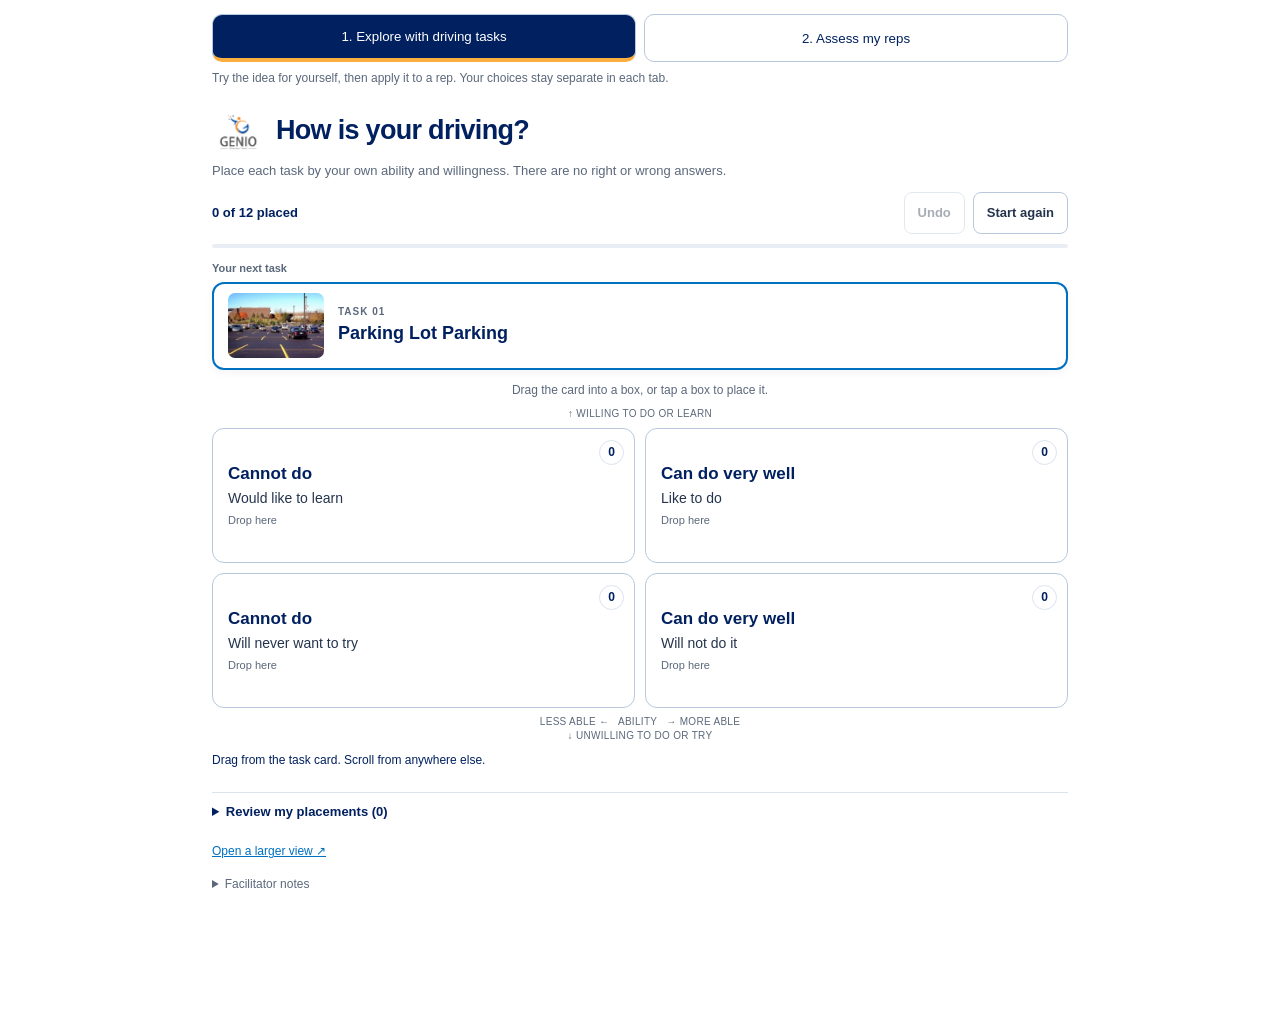
==== driving-readiness/index.html @ c747ef76 "Add individual rep PDF reports and optional team report" ====
<!doctype html><html lang="en"><head><meta charset="utf-8"><meta name="viewport" content="width=device-width,initial-scale=1"><title>Task Readiness Lab | Genio</title><style>*{box-sizing:border-box}body{margin:0;background:white;color:#002060;font:15px/1.4 "Avenir Next","Segoe UI",Arial,sans-serif}.switcher{max-width:900px;margin:auto;padding:14px 22px 0}.switcher p{font-size:12px;color:#5b687b;margin:8px 0}.tabs{display:flex;gap:8px}.tabs button{flex:1;min-height:48px;border:1px solid #b9c8dc;border-radius:10px;background:white;color:#002060;font:600 14px/1.25 inherit;padding:10px;cursor:pointer}.tabs button[aria-selected=true]{background:#002060;color:white;border-bottom:4px solid #fbae40}.tabs button:focus-visible{outline:3px solid #0070c0;outline-offset:2px}iframe{border:0;display:block;width:100%;min-height:900px}iframe[hidden]{display:none}@media(max-width:600px){.switcher{padding:10px 12px 0}.tabs button{font-size:12px}}@media print{.switcher{display:none}iframe{height:auto!important}}</style></head><body><nav class="switcher" aria-label="Task readiness activities"><div class="tabs" role="tablist" aria-label="Choose an activity"><button id="driving-tab" role="tab" aria-controls="driving-panel" aria-selected="true">1. Explore with driving tasks</button><button id="rep-tab" role="tab" aria-controls="rep-panel" aria-selected="false" tabindex="-1">2. Assess my reps</button></div><p>Try the idea for yourself, then apply it to a rep. Your choices stay separate in each tab.</p></nav><section id="driving-panel" role="tabpanel" aria-labelledby="driving-tab"><iframe id="driving-frame" title="Driving task readiness activity"></iframe></section><section id="rep-panel" role="tabpanel" aria-labelledby="rep-tab" hidden><iframe id="rep-frame" title="Rep readiness assessment"></iframe></section><script>const contents={"driving": "\u003c!doctype html>\u003chtml lang=\"en\">\u003chead>\u003cmeta charset=\"utf-8\">\u003cmeta name=\"viewport\" content=\"width=device-width,initial-scale=1\">\u003cmeta name=\"description\" content=\"Sort 12 driving tasks by your own ability and willingness. A touch-friendly Genio learning activity.\">\u003ctitle>How is your driving | Genio\u003c/title>\n\u003cstyle>\n:root{--navy:#002060;--blue:#0070c0;--gold:#fbae40;--ink:#24344d;--muted:#5b687b;--line:#dbe3ee;--pale:#f5f8fc}*{box-sizing:border-box}body{margin:0;background:white;color:var(--ink);font:15px/1.4 \"Avenir Next\",\"Segoe UI\",Arial,sans-serif}button,a{font:inherit}button{cursor:pointer;color:inherit}button:focus-visible,a:focus-visible,summary:focus-visible{outline:3px solid var(--blue);outline-offset:3px}[hidden]{display:none!important}.game{max-width:900px;margin:auto;padding:14px 22px 22px}.brand{display:flex;align-items:center;gap:12px}.brand img{width:52px;height:44px;object-fit:contain}.brand h1{font-size:27px;line-height:1.1;color:var(--navy);margin:0;letter-spacing:-.7px}.intro{color:var(--muted);font-size:13px;margin:9px 0 12px;max-width:650px}.toolbar{display:flex;align-items:center;gap:8px}.progress{font-weight:700;color:var(--navy);flex:1;font-size:13px}.btn{min-height:42px;padding:8px 13px;background:#fff;border:1px solid #b9c8dc;border-radius:8px;font-size:13px;font-weight:600}.btn:hover{background:var(--pale)}.btn:disabled{opacity:.4;cursor:default}.btn.primary{background:var(--navy);color:#fff;border-color:var(--navy)}.track{height:4px;background:#e9edf5;border-radius:4px;overflow:hidden;margin:10px 0 13px}.fill{height:100%;width:0;background:var(--gold);transition:width .15s}.task-label{font-size:11px;color:var(--muted);margin:0 0 5px;font-weight:600}.stage{min-height:91px}.task{width:100%;display:flex;align-items:center;gap:14px;min-height:88px;padding:9px 14px;border:2px solid var(--blue);border-radius:12px;background:white;text-align:left;touch-action:none;user-select:none;-webkit-user-select:none;-webkit-touch-callout:none;cursor:grab;box-shadow:0 3px 8px #0020600b}.task:active{cursor:grabbing}.task img{width:96px;height:65px;object-fit:cover;border-radius:7px;pointer-events:none;-webkit-user-drag:none}.task .name{font-weight:700;color:var(--navy);font-size:18px;line-height:1.2}.task .small{display:block;font-size:10px;letter-spacing:1px;color:var(--muted);margin-bottom:5px}.task.dragging{opacity:.25}.ghost{position:fixed;z-index:9999;pointer-events:none;width:min(290px,80vw);opacity:.96;transform:translate(-50%,-85%);box-shadow:0 12px 30px #00206040;will-change:left,top}.ghost img{width:70px;height:49px}.ghost .name{font-size:15px}.complete{border:1px solid var(--line);border-radius:12px;padding:17px;text-align:center;color:var(--navy);background:var(--pale);font-weight:600}.hint{font-size:12px;text-align:center;color:var(--muted);margin:9px 0}.matrix{display:grid;grid-template-columns:1fr 1fr;gap:10px}.zone{position:relative;display:flex;flex-direction:column;align-items:flex-start;justify-content:center;min-height:135px;width:100%;text-align:left;padding:14px 40px 14px 15px;border:1.5px solid #b7c8dd;border-radius:12px;background:#fff;transition:background .1s,border-color .1s}.zone:hover{background:var(--pale);border-color:var(--blue)}.zone.over{background:#eef6fe;border:3px solid var(--blue);padding:12.5px 38.5px 12.5px 13.5px;box-shadow:0 0 0 3px #0070c022}.zone strong{font-size:17px;color:var(--navy);line-height:1.2}.zone .willing{font-size:14px;margin-top:6px;line-height:1.25}.count{position:absolute;right:10px;top:11px;width:25px;height:25px;border-radius:50%;border:1px solid var(--line);text-align:center;line-height:23px;font-size:12px;color:var(--navy);font-weight:700}.last{display:block;font-size:11px;color:var(--muted);margin-top:10px;line-height:1.25;min-height:14px}.axis{text-align:center;font-size:10px;letter-spacing:.3px;color:var(--muted);margin:7px 0}.notice{min-height:31px;font-size:12px;color:var(--navy);margin:9px 0 0}.review{border-top:1px solid var(--line);margin-top:9px;padding-top:10px}.review summary{font-size:13px;font-weight:600;color:var(--navy);cursor:pointer;min-height:30px}.review-note{font-size:12px;color:var(--muted);margin:7px 0}.review-list{display:grid;grid-template-columns:1fr 1fr;gap:7px;margin:8px 0}.review-card{padding:9px 11px;min-height:52px;border:1px solid var(--line);border-radius:8px;text-align:left;background:#fff;font-size:13px}.review-card strong{display:block;color:var(--navy)}.review-card span{font-size:11px;color:var(--muted);display:block;margin-top:4px}.bottom{display:flex;align-items:center;justify-content:space-between;gap:12px;margin-top:10px}.larger{font-size:12px;color:var(--blue)}.reflect{padding-top:16px;margin-top:14px;border-top:1px solid var(--line)}.reflect h2{font-size:22px;color:var(--navy);margin:0 0 10px}.reflect p,.reflect li{font-size:14px}.reflect li{margin:9px 0}.notes{margin-top:16px;color:var(--muted);font-size:12px}.notes summary{cursor:pointer}.notes p{margin:8px 0}.sr{position:absolute;width:1px;height:1px;overflow:hidden;clip:rect(0,0,0,0);white-space:nowrap}dialog{max-width:380px;width:calc(100% - 30px);border:1px solid var(--line);border-radius:14px;padding:22px;color:var(--ink)}dialog::backdrop{background:#00206066}dialog h2{color:var(--navy);margin-top:0;font-size:21px}.dialog-actions{display:flex;gap:8px;flex-wrap:wrap}\n@media(max-width:600px){.game{padding:10px 12px 16px}.brand img{width:44px;height:36px}.brand h1{font-size:24px}.intro{font-size:12px;margin:7px 0 9px}.btn{padding:7px 10px;font-size:12px}.toolbar{gap:6px}.progress{font-size:12px}.track{margin:8px 0 11px}.task{min-height:81px;padding:8px 10px;gap:10px}.task img{width:86px;height:60px}.task .name{font-size:17px}.stage{min-height:84px}.matrix{gap:8px}.zone{min-height:122px;padding:11px 29px 11px 11px}.zone strong{font-size:15px}.zone .willing{font-size:13px;margin-top:5px}.zone.over{padding:9.5px 27.5px 9.5px 9.5px}.count{right:7px;top:8px;width:21px;height:21px;line-height:19px;font-size:11px}.last{font-size:10px;min-height:12px;margin-top:7px}.hint{font-size:12px;margin:7px 0}.notice{min-height:31px;margin-top:7px}.review-list{grid-template-columns:1fr}.bottom{margin-top:8px}.bottom .btn{min-height:44px}.axis{margin:6px 0}.notes{margin-top:12px}}\n@media(max-width:360px){.brand h1{font-size:22px}.game{padding-left:9px;padding-right:9px}.zone strong{font-size:14px}.zone .willing{font-size:12px}.zone{min-height:116px}.task .name{font-size:15px}.task img{width:73px;height:53px}.task{min-height:73px}.stage{min-height:76px}}\n@media(prefers-reduced-motion:reduce){*{transition:none!important}}\n\n.mini-previews{display:flex;gap:4px;align-items:center;margin-top:8px;min-height:26px}.mini-previews img{width:35px;height:26px;object-fit:cover;border-radius:4px;pointer-events:none}.mini-previews .more{font-size:11px;font-weight:700;color:var(--navy)}.map-grid{display:grid;grid-template-columns:minmax(0,1fr) minmax(0,1fr);gap:10px;margin:10px 0}.map-zone{border:1px solid #b7c8dd;border-radius:12px;background:#fff;overflow:hidden;min-width:0}.map-head{padding:12px 13px;border-bottom:1px solid var(--line);background:var(--pale);position:relative;padding-right:39px}.map-head h3{margin:0;color:var(--navy);font-size:15px;line-height:1.2}.map-head h3 span{display:block;color:var(--ink);font-size:13px;font-weight:400;margin-top:5px}.map-count{position:absolute;top:12px;right:10px;font-size:12px;font-weight:700;color:var(--navy)}.map-tasks{display:grid;grid-template-columns:repeat(2,minmax(0,1fr));gap:7px;padding:9px;align-content:start}.map-task{display:flex;align-items:center;gap:7px;min-width:0;min-height:58px;border:1px solid var(--line);border-radius:8px;background:#fff;padding:6px;text-align:left}.map-task:hover{border-color:var(--blue);background:#f4f8fd}.map-task img{width:49px;height:36px;object-fit:cover;border-radius:4px;flex-shrink:0}.map-task span{font-size:12px;line-height:1.25;font-weight:600;color:var(--navy);overflow-wrap:anywhere}.map-empty{grid-column:1/-1;color:var(--muted);font-size:12px;padding:10px 3px;margin:0;min-height:48px}.map-caption{font-size:12px;color:var(--muted);margin:8px 0}.zone .last{margin-top:6px}\n@media(max-width:600px){.map-grid{gap:8px}.map-head{padding:10px 28px 10px 9px;min-height:75px}.map-head h3{font-size:14px}.map-head h3 span{font-size:12px}.map-count{right:8px;top:10px;font-size:11px}.map-tasks{grid-template-columns:1fr;gap:6px;padding:7px}.map-task{flex-direction:column;align-items:stretch;gap:5px;padding:6px;min-height:86px}.map-task img{width:100%;height:52px;object-fit:cover}.map-task span{font-size:12px;line-height:1.25}.mini-previews img{width:29px;height:23px}.mini-previews{gap:3px;min-height:23px;margin-top:6px}}\n\u003c/style>\u003c/head>\u003cbody>\n\u003cmain class=\"game\" id=\"driving-mobile-game\">\n\u003cheader>\u003cdiv class=\"brand\">\u003cimg src=\"[data-uri]\" alt=\"Genio Grow Your Talent\">\u003ch1>How is your driving?\u003c/h1>\u003c/div>\u003cp class=\"intro\">Place each task by your own ability and willingness. There are no right or wrong answers.\u003c/p>\u003cdiv class=\"toolbar\">\u003cspan class=\"progress\" id=\"progress\">0 of 12 placed\u003c/span>\u003cbutton class=\"btn\" id=\"undo\" disabled>Undo\u003c/button>\u003cbutton class=\"btn\" id=\"reset\">Start again\u003c/button>\u003c/div>\u003cdiv class=\"track\" role=\"progressbar\" aria-label=\"Tasks placed\" aria-valuemin=\"0\" aria-valuemax=\"12\" aria-valuenow=\"0\">\u003cdiv class=\"fill\" id=\"fill\">\u003c/div>\u003c/div>\u003c/header>\n\u003cdiv style=\"display:flex;justify-content:space-between;align-items:center;gap:8px\">\u003cp class=\"task-label\" id=\"task-label\">Your next task\u003c/p>\u003cbutton class=\"btn\" id=\"cancel-edit\" hidden>Cancel move\u003c/button>\u003c/div>\u003cdiv class=\"stage\" id=\"stage\">\u003c/div>\n\u003cp class=\"hint\" id=\"hint\">Drag the card into a box, or tap a box to place it.\u003c/p>\u003cdiv class=\"axis\">\u2191 WILLING TO DO OR LEARN\u003c/div>\n\u003cdiv class=\"matrix\" role=\"group\" aria-label=\"Ability and willingness matrix\">\n\u003cbutton class=\"zone\" data-drop=\"learn\" type=\"button\">\u003cspan class=\"count\">0\u003c/span>\u003cstrong>Cannot do\u003c/strong>\u003cspan class=\"willing\">Would like to learn\u003c/span>\u003cspan class=\"mini-previews\" aria-hidden=\"true\">\u003c/span>\u003cspan class=\"last\">\u003c/span>\u003c/button>\n\u003cbutton class=\"zone\" data-drop=\"enjoy\" type=\"button\">\u003cspan class=\"count\">0\u003c/span>\u003cstrong>Can do very well\u003c/strong>\u003cspan class=\"willing\">Like to do\u003c/span>\u003cspan class=\"mini-previews\" aria-hidden=\"true\">\u003c/span>\u003cspan class=\"last\">\u003c/span>\u003c/button>\n\u003cbutton class=\"zone\" data-drop=\"avoid\" type=\"button\">\u003cspan class=\"count\">0\u003c/span>\u003cstrong>Cannot do\u003c/strong>\u003cspan class=\"willing\">Will never want to try\u003c/span>\u003cspan class=\"mini-previews\" aria-hidden=\"true\">\u003c/span>\u003cspan class=\"last\">\u003c/span>\u003c/button>\n\u003cbutton class=\"zone\" data-drop=\"decline\" type=\"button\">\u003cspan class=\"count\">0\u003c/span>\u003cstrong>Can do very well\u003c/strong>\u003cspan class=\"willing\">Will not do it\u003c/span>\u003cspan class=\"mini-previews\" aria-hidden=\"true\">\u003c/span>\u003cspan class=\"last\">\u003c/span>\u003c/button>\n\u003c/div>\u003cdiv class=\"axis\">LESS ABLE \u2190 &nbsp; ABILITY &nbsp; \u2192 MORE ABLE\u003cbr>\u2193 UNWILLING TO DO OR TRY\u003c/div>\n\u003cp class=\"notice\" id=\"notice\" role=\"status\" aria-live=\"polite\" aria-atomic=\"true\">Drag from the task card. Scroll from anywhere else.\u003c/p>\n\u003cdetails class=\"review\" id=\"review\">\u003csummary id=\"review-title\">Review my placements (0)\u003c/summary>\u003cp class=\"review-note\">Your tasks are shown in their quadrants. Tap a photo card to move that task.\u003c/p>\u003cdiv class=\"axis\">\u2191 WILLING TO DO OR LEARN\u003c/div>\u003cdiv class=\"map-grid\" id=\"review-list\" role=\"group\" aria-label=\"Your placements by ability and willingness\">\u003c/div>\u003cdiv class=\"axis\">LESS ABLE \u2190 &nbsp; ABILITY &nbsp; \u2192 MORE ABLE\u003cbr>\u2193 UNWILLING TO DO OR TRY\u003c/div>\u003c/details>\n\u003cdiv class=\"bottom\">\u003cbutton class=\"btn primary\" id=\"reflect\" hidden>Reflect on my choices\u003c/button>\u003ca class=\"larger\" id=\"larger\" href=\"https://issamoham-art.github.io/genio-training-materials/driving-readiness/?v=rep3\" target=\"_blank\" rel=\"noopener\" hidden>Open a larger view \u2197\u003c/a>\u003c/div>\n\u003csection class=\"reflect\" id=\"reflection\" tabindex=\"-1\" hidden>\u003ch2>Your driving readiness map\u003c/h2>\u003cp class=\"map-caption\">Each photo shows one of your tasks. Tap a task if you want to change its placement.\u003c/p>\u003cdiv class=\"axis\">\u2191 WILLING TO DO OR LEARN\u003c/div>\u003cdiv class=\"map-grid\" id=\"reflection-map\" role=\"group\" aria-label=\"Your complete driving readiness matrix\">\u003c/div>\u003cdiv class=\"axis\">LESS ABLE \u2190 &nbsp; ABILITY &nbsp; \u2192 MORE ABLE\u003cbr>\u2193 UNWILLING TO DO OR TRY\u003c/div>\u003cp id=\"pattern\">\u003c/p>\u003cp>\u003cstrong>Readiness is assessed task by task.\u003c/strong> Ability and willingness can vary across tasks and can change over time.\u003c/p>\u003cul>\u003cli>Which task was hardest to place, and why?\u003c/li>\u003cli>What support would help with a task you want to learn?\u003c/li>\u003cli>What is behind a task you can do but will not do?\u003c/li>\u003cli>What changes when you assess a team member against a specific task rather than overall performance?\u003c/li>\u003c/ul>\u003c/section>\n\u003cdetails class=\"notes\">\u003csummary>Facilitator notes\u003c/summary>\u003cp>Invite participants to sort tasks for themselves, then compare their reasons. There is no answer key: a person may place different tasks in different quadrants. Explore task-specific ability and willingness.\u003c/p>\u003cp>Choices stay in this browser tab and are cleared when it is refreshed or closed. No names or results are collected.\u003c/p>\u003c/details>\n\u003c/main>\n\u003cdialog id=\"reset-dialog\" aria-labelledby=\"reset-title\">\u003ch2 id=\"reset-title\">Start a fresh round?\u003c/h2>\u003cp>This clears all your placements.\u003c/p>\u003cdiv class=\"dialog-actions\">\u003cbutton class=\"btn primary\" id=\"confirm-reset\">Start again\u003c/button>\u003cbutton class=\"btn\" id=\"cancel-reset\" autofocus>Keep my choices\u003c/button>\u003c/div>\u003c/dialog>\n\u003cscript>\n(function(){'use strict';\nconst $=id=>document.getElementById(id),root=$('driving-mobile-game');\nconst tasks=[['Parking Lot Parking','\ud83c\udd7f\ufe0f'],['Street Parking','\ud83d\ude97'],['Checking Oil','\ud83d\udee2\ufe0f'],['Highway Driving','\ud83d\udee3\ufe0f'],['Night Driving','\ud83c\udf19'],['Driving an Automatic Transmission','\u2699\ufe0f'],['Defensive Driving','\ud83d\udee1\ufe0f'],['Ice/Snow Driving','\u2744\ufe0f'],['Driving a Manual Transmission','\u2699\ufe0f'],['Changing a Tire','\ud83d\udede'],['Driving a Race Car','\ud83c\udfce\ufe0f'],['Driving a Tractor Trailer','\ud83d\ude9b']];\nconst photos=[\"[data-uri]\",\"[data-uri]\",\"[data-uri]\",\"[data-uri]\",\"[data-uri]\",\"[data-uri]\",\"[data-uri]\",\"[data-uri]\",\"[data-uri]\",\"[data-uri]\",\"[data-uri]\",\"[data-uri]\"];\nconst labels={learn:'Cannot do \u00b7 Would like to learn',enjoy:'Can do very well \u00b7 Like to do',avoid:'Cannot do \u00b7 Will never want to try',decline:'Can do very well \u00b7 Will not do it'};\nlet places=tasks.map(()=>null),history=[],editing=null,drag=null,ignoreDragClick=false,revealed=false,lastPlaced={};\nroot.addEventListener('pointerdown',()=>{ignoreDragClick=false;},true);root.addEventListener('click',e=>{if(ignoreDragClick&&e.detail>0){ignoreDragClick=false;e.preventDefault();e.stopImmediatePropagation();}},true);\nfunction current(){return editing!==null?editing:places.findIndex(p=>p===null);}\nfunction say(text){$('notice').textContent=text;}\nfunction editTask(i){cancelDrag();editing=i;revealed=false;$('reflection').hidden=true;$('review').open=false;render();$('stage').scrollIntoView({block:'nearest',behavior:'auto'});$('stage').querySelector('button').focus({preventScroll:true});say('Move '+tasks[i][0]+'. Drag it to a box, or tap the box you want.');}\nfunction renderMap(container){container.replaceChildren();Object.entries(labels).forEach(([key,label])=>{const ids=places.map((p,i)=>p===key?i:-1).filter(i=>i>=0);const section=document.createElement('section');section.className='map-zone';section.dataset.mapZone=key;section.setAttribute('aria-label',label);const header=document.createElement('div');header.className='map-head';const heading=document.createElement('h3');const parts=label.split(' \u00b7 ');heading.append(document.createTextNode(parts[0]));const willingness=document.createElement('span');willingness.textContent=parts[1];heading.append(willingness);const count=document.createElement('span');count.className='map-count';count.textContent=ids.length;count.setAttribute('aria-label',ids.length+' tasks');header.append(heading,count);const cards=document.createElement('div');cards.className='map-tasks';ids.forEach(i=>{const b=document.createElement('button');b.type='button';b.className='map-task';b.dataset.mapTask=i;b.setAttribute('aria-label','Move '+tasks[i][0]+' from '+label);const im=document.createElement('img');im.src=photos[i];im.alt='';const name=document.createElement('span');name.textContent=tasks[i][0];b.append(im,name);b.onclick=()=>editTask(i);cards.append(b);});if(!ids.length){const empty=document.createElement('p');empty.className='map-empty';empty.textContent='No tasks here yet';cards.append(empty);}section.append(header,cards);container.append(section);});}\nfunction updateReflection(){renderMap($('reflection-map'));const n=new Set(places.filter(Boolean)).size;$('pattern').textContent=n===1?'You placed all tasks in one quadrant. Consider whether the same evidence supports your ability and willingness for each task.':'Your tasks span '+n+' quadrants. The same person can have different readiness for different tasks.';}\nfunction card(id){const b=document.createElement('button');b.type='button';b.className='task';b.draggable=false;b.dataset.task=id;b.setAttribute('aria-label',tasks[id][0]+'. Drag to a quadrant, or tap a quadrant to place it.');const im=document.createElement('img');im.src=photos[id];im.alt='';im.draggable=false;const title=document.createElement('span');title.className='name';const small=document.createElement('span');small.className='small';small.textContent='TASK '+String(id+1).padStart(2,'0')+(places[id]?' \u00b7 MOVE THIS TASK':'');title.append(small,document.createTextNode(tasks[id][0]));b.append(im,title);b.addEventListener('pointerdown',e=>startDrag(e,id,b));b.addEventListener('pointermove',moveDrag);b.addEventListener('pointerup',endDrag);b.addEventListener('pointercancel',cancelDrag);b.addEventListener('lostpointercapture',()=>{if(drag)cancelDrag();});b.addEventListener('dragstart',e=>e.preventDefault());b.addEventListener('keydown',e=>{const destinations=['learn','enjoy','avoid','decline'];if(['1','2','3','4'].includes(e.key)){e.preventDefault();place(id,destinations[Number(e.key)-1]);}});return b;}\nfunction render(){const n=places.filter(Boolean).length,id=current();$('progress').textContent=n+' of '+tasks.length+' placed';$('fill').style.width=n/tasks.length*100+'%';document.querySelector('.track').setAttribute('aria-valuenow',n);$('undo').disabled=!history.length;$('stage').replaceChildren();if(id>=0){$('stage').append(card(id));$('task-label').textContent=editing!==null?'Move a placed task':'Your next task';$('hint').textContent='Drag the card into a box, or tap a box to place it.';}else{const p=document.createElement('div');p.className='complete';p.textContent='All 12 tasks placed. Review your map or reflect below.';$('stage').append(p);$('task-label').textContent='Your readiness map';$('hint').textContent='Review your placements below to move any task.';}\n document.querySelectorAll('[data-drop]').forEach(z=>{const key=z.dataset.drop,ids=places.map((p,i)=>p===key?i:-1).filter(i=>i>=0);z.querySelector('.count').textContent=ids.length;const last=lastPlaced[key]!==undefined&&places[lastPlaced[key]]===key?lastPlaced[key]:ids.at(-1);z.querySelector('.last').textContent=ids.length?'':'Drop here';z.querySelector('.last').hidden=ids.length>0;const strip=z.querySelector('.mini-previews');strip.replaceChildren();ids.slice(-3).forEach(i=>{const im=document.createElement('img');im.src=photos[i];im.alt='';strip.append(im);});if(ids.length>3){const more=document.createElement('span');more.className='more';more.textContent='+'+(ids.length-3);strip.append(more);}strip.hidden=!ids.length;z.setAttribute('aria-label',labels[key]+'. '+ids.length+' tasks.'+(id>=0?' Place '+tasks[id][0]+' here.':' Review placements below.'));});\n $('review-title').textContent='Review my placements ('+n+')';renderMap($('review-list'));$('cancel-edit').hidden=editing===null;$('reflect').hidden=n!==tasks.length;if(n!==tasks.length){revealed=false;$('reflection').hidden=true;}if(revealed)updateReflection();}\nfunction place(id,key){if(id\u003c0||!labels[key])return;if(places[id]===key){say('This task is already in that box. Choose another box or return to the next task.');return;}history.push({places:places.slice(),lastPlaced:{...lastPlaced}});places[id]=key;lastPlaced[key]=id;editing=null;render();say(tasks[id][0]+' placed: '+labels[key]+'. '+(current()\u003c0?'All tasks placed. Your reflection is ready.':'Next task: '+tasks[current()][0]+'.'));}\nfunction targetAt(x,y){const elements=document.elementsFromPoint(x,y);for(const el of elements){const z=el.closest('[data-drop]');if(z&&root.contains(z))return z;}return null;}\nfunction highlight(z){document.querySelectorAll('[data-drop]').forEach(e=>e.classList.toggle('over',e===z));}\nfunction startDrag(e,id,source){if(e.isPrimary===false||(e.pointerType==='mouse'&&e.button!==0))return;cancelDrag();drag={id,pointer:e.pointerId,x:e.clientX,y:e.clientY,source,active:false,ghost:null};source.setPointerCapture(e.pointerId);}\nfunction moveDrag(e){if(!drag||drag.pointer!==e.pointerId)return;if(!drag.active&&Math.hypot(e.clientX-drag.x,e.clientY-drag.y)\u003c8)return;if(e.cancelable)e.preventDefault();if(!drag.active){drag.active=true;drag.ghost=drag.source.cloneNode(true);drag.ghost.classList.add('ghost');drag.ghost.setAttribute('aria-hidden','true');drag.ghost.tabIndex=-1;drag.ghost.removeAttribute('data-task');document.body.append(drag.ghost);drag.source.classList.add('dragging');}drag.ghost.style.left=e.clientX+'px';drag.ghost.style.top=e.clientY+'px';highlight(targetAt(e.clientX,e.clientY));}\nfunction cleanup(){if(!drag)return;const d=drag;drag=null;d.ghost?.remove();d.source.classList.remove('dragging');highlight(null);if(d.source.hasPointerCapture(d.pointer))d.source.releasePointerCapture(d.pointer);return d;}\nfunction cancelDrag(){cleanup();}\nfunction endDrag(e){if(!drag||drag.pointer!==e.pointerId)return;const wasActive=drag.active,z=wasActive?targetAt(e.clientX,e.clientY):null,d=cleanup();if(!wasActive)return;ignoreDragClick=true;if(z){place(d.id,z.dataset.drop);$('stage').querySelector('button')?.focus({preventScroll:true});}else say('No placement changed. Drop the card inside one of the four boxes.');}\ndocument.querySelectorAll('[data-drop]').forEach(z=>z.onclick=()=>{const id=current();if(id\u003c0){$('review').open=true;$('review').scrollIntoView({block:'nearest',behavior:'auto'});return;}place(id,z.dataset.drop);});\n$('undo').onclick=()=>{cancelDrag();if(!history.length)return;const previous=history.pop();places=previous.places;lastPlaced=previous.lastPlaced;editing=null;render();say('Last placement undone. '+(current()>=0?tasks[current()][0]+' is ready to place again.':'All 12 tasks remain placed.'));};$('cancel-edit').onclick=()=>{editing=null;render();say('Returned to the next task.');};$('reset').onclick=()=>{cancelDrag();$('reset-dialog').showModal();};$('cancel-reset').onclick=()=>$('reset-dialog').close();$('confirm-reset').onclick=()=>{places=tasks.map(()=>null);history=[];editing=null;lastPlaced={};revealed=false;$('reflection').hidden=true;$('review').open=false;$('reset-dialog').close();render();say('Fresh round started. Drag or tap to place the first task.');};$('reflect').onclick=()=>{if(places.some(p=>!p))return;revealed=true;$('review').open=false;updateReflection();$('reflection').hidden=false;$('reflection').focus({preventScroll:true});$('reflection').scrollIntoView({block:'nearest',behavior:'auto'});};document.addEventListener('visibilitychange',()=>{if(document.hidden)cancelDrag();});if(window.self!==window.top)$('larger').hidden=false;render();\n})();\n\u003c/script>\u003cscript>(()=>{let last=0;function resize(){const h=document.documentElement.scrollHeight;if(h!==last){last=h;parent.postMessage({type:'genio-height',height:h},'*');}}new ResizeObserver(resize).observe(document.body);window.addEventListener('load',resize);document.addEventListener('focusin',e=>{const r=e.target.getBoundingClientRect();parent.postMessage({type:'genio-focus',top:r.top+window.scrollY},'*');});})();\u003c/script>\u003c/body>\u003c/html>\n", "rep": "\u003c!doctype html>\u003chtml lang=\"en\">\u003cmeta charset=\"utf-8\">\u003cmeta name=\"viewport\" content=\"width=device-width,initial-scale=1\">\u003ctitle>Rep readiness by task | Genio\u003c/title>\u003cstyle>\n:root{--navy:#002060;--blue:#0070c0;--gold:#fbae40;--ink:#24344d;--muted:#5b687b;--line:#dbe3ee;--pale:#f5f8fc}*{box-sizing:border-box}body{margin:0;background:white;color:var(--ink);font:15px/1.4 \"Avenir Next\",\"Segoe UI\",Arial,sans-serif}button,a{font:inherit}button{cursor:pointer;color:inherit}button:focus-visible,a:focus-visible,summary:focus-visible{outline:3px solid var(--blue);outline-offset:3px}[hidden]{display:none!important}.game{max-width:900px;margin:auto;padding:14px 22px 22px}.brand{display:flex;align-items:center;gap:12px}.brand img{width:52px;height:44px;object-fit:contain}.brand h1{font-size:27px;line-height:1.1;color:var(--navy);margin:0;letter-spacing:-.7px}.intro{color:var(--muted);font-size:13px;margin:9px 0 12px;max-width:650px}.toolbar{display:flex;align-items:center;gap:8px}.progress{font-weight:700;color:var(--navy);flex:1;font-size:13px}.btn{min-height:42px;padding:8px 13px;background:#fff;border:1px solid #b9c8dc;border-radius:8px;font-size:13px;font-weight:600}.btn:hover{background:var(--pale)}.btn:disabled{opacity:.4;cursor:default}.btn.primary{background:var(--navy);color:#fff;border-color:var(--navy)}.track{height:4px;background:#e9edf5;border-radius:4px;overflow:hidden;margin:10px 0 13px}.fill{height:100%;width:0;background:var(--gold);transition:width .15s}.task-label{font-size:11px;color:var(--muted);margin:0 0 5px;font-weight:600}.stage{min-height:91px}.task{width:100%;display:flex;align-items:center;gap:14px;min-height:88px;padding:9px 14px;border:2px solid var(--blue);border-radius:12px;background:white;text-align:left;touch-action:none;user-select:none;-webkit-user-select:none;-webkit-touch-callout:none;cursor:grab;box-shadow:0 3px 8px #0020600b}.task:active{cursor:grabbing}.task img{width:96px;height:65px;object-fit:cover;border-radius:7px;pointer-events:none;-webkit-user-drag:none}.task .name{font-weight:700;color:var(--navy);font-size:18px;line-height:1.2}.task .small{display:block;font-size:10px;letter-spacing:1px;color:var(--muted);margin-bottom:5px}.task.dragging{opacity:.25}.ghost{position:fixed;z-index:9999;pointer-events:none;width:min(290px,80vw);opacity:.96;transform:translate(-50%,-85%);box-shadow:0 12px 30px #00206040;will-change:left,top}.ghost img{width:70px;height:49px}.ghost .name{font-size:15px}.complete{border:1px solid var(--line);border-radius:12px;padding:17px;text-align:center;color:var(--navy);background:var(--pale);font-weight:600}.hint{font-size:12px;text-align:center;color:var(--muted);margin:9px 0}.matrix{display:grid;grid-template-columns:1fr 1fr;gap:10px}.zone{position:relative;display:flex;flex-direction:column;align-items:flex-start;justify-content:center;min-height:135px;width:100%;text-align:left;padding:14px 40px 14px 15px;border:1.5px solid #b7c8dd;border-radius:12px;background:#fff;transition:background .1s,border-color .1s}.zone:hover{background:var(--pale);border-color:var(--blue)}.zone.over{background:#eef6fe;border:3px solid var(--blue);padding:12.5px 38.5px 12.5px 13.5px;box-shadow:0 0 0 3px #0070c022}.zone strong{font-size:17px;color:var(--navy);line-height:1.2}.zone .willing{font-size:14px;margin-top:6px;line-height:1.25}.count{position:absolute;right:10px;top:11px;width:25px;height:25px;border-radius:50%;border:1px solid var(--line);text-align:center;line-height:23px;font-size:12px;color:var(--navy);font-weight:700}.last{display:block;font-size:11px;color:var(--muted);margin-top:10px;line-height:1.25;min-height:14px}.axis{text-align:center;font-size:10px;letter-spacing:.3px;color:var(--muted);margin:7px 0}.notice{min-height:31px;font-size:12px;color:var(--navy);margin:9px 0 0}.review{border-top:1px solid var(--line);margin-top:9px;padding-top:10px}.review summary{font-size:13px;font-weight:600;color:var(--navy);cursor:pointer;min-height:30px}.review-note{font-size:12px;color:var(--muted);margin:7px 0}.review-list{display:grid;grid-template-columns:1fr 1fr;gap:7px;margin:8px 0}.review-card{padding:9px 11px;min-height:52px;border:1px solid var(--line);border-radius:8px;text-align:left;background:#fff;font-size:13px}.review-card strong{display:block;color:var(--navy)}.review-card span{font-size:11px;color:var(--muted);display:block;margin-top:4px}.bottom{display:flex;align-items:center;justify-content:space-between;gap:12px;margin-top:10px}.larger{font-size:12px;color:var(--blue)}.reflect{padding-top:16px;margin-top:14px;border-top:1px solid var(--line)}.reflect h2{font-size:22px;color:var(--navy);margin:0 0 10px}.reflect p,.reflect li{font-size:14px}.reflect li{margin:9px 0}.notes{margin-top:16px;color:var(--muted);font-size:12px}.notes summary{cursor:pointer}.notes p{margin:8px 0}.sr{position:absolute;width:1px;height:1px;overflow:hidden;clip:rect(0,0,0,0);white-space:nowrap}dialog{max-width:380px;width:calc(100% - 30px);border:1px solid var(--line);border-radius:14px;padding:22px;color:var(--ink)}dialog::backdrop{background:#00206066}dialog h2{color:var(--navy);margin-top:0;font-size:21px}.dialog-actions{display:flex;gap:8px;flex-wrap:wrap}\n@media(max-width:600px){.game{padding:10px 12px 16px}.brand img{width:44px;height:36px}.brand h1{font-size:24px}.intro{font-size:12px;margin:7px 0 9px}.btn{padding:7px 10px;font-size:12px}.toolbar{gap:6px}.progress{font-size:12px}.track{margin:8px 0 11px}.task{min-height:81px;padding:8px 10px;gap:10px}.task img{width:86px;height:60px}.task .name{font-size:17px}.stage{min-height:84px}.matrix{gap:8px}.zone{min-height:122px;padding:11px 29px 11px 11px}.zone strong{font-size:15px}.zone .willing{font-size:13px;margin-top:5px}.zone.over{padding:9.5px 27.5px 9.5px 9.5px}.count{right:7px;top:8px;width:21px;height:21px;line-height:19px;font-size:11px}.last{font-size:10px;min-height:12px;margin-top:7px}.hint{font-size:12px;margin:7px 0}.notice{min-height:31px;margin-top:7px}.review-list{grid-template-columns:1fr}.bottom{margin-top:8px}.bottom .btn{min-height:44px}.axis{margin:6px 0}.notes{margin-top:12px}}\n@media(max-width:360px){.brand h1{font-size:22px}.game{padding-left:9px;padding-right:9px}.zone strong{font-size:14px}.zone .willing{font-size:12px}.zone{min-height:116px}.task .name{font-size:15px}.task img{width:73px;height:53px}.task{min-height:73px}.stage{min-height:76px}}\n@media(prefers-reduced-motion:reduce){*{transition:none!important}}\n\n.mini-previews{display:flex;gap:4px;align-items:center;margin-top:8px;min-height:26px}.mini-previews img{width:35px;height:26px;object-fit:cover;border-radius:4px;pointer-events:none}.mini-previews .more{font-size:11px;font-weight:700;color:var(--navy)}.map-grid{display:grid;grid-template-columns:minmax(0,1fr) minmax(0,1fr);gap:10px;margin:10px 0}.map-zone{border:1px solid #b7c8dd;border-radius:12px;background:#fff;overflow:hidden;min-width:0}.map-head{padding:12px 13px;border-bottom:1px solid var(--line);background:var(--pale);position:relative;padding-right:39px}.map-head h3{margin:0;color:var(--navy);font-size:15px;line-height:1.2}.map-head h3 span{display:block;color:var(--ink);font-size:13px;font-weight:400;margin-top:5px}.map-count{position:absolute;top:12px;right:10px;font-size:12px;font-weight:700;color:var(--navy)}.map-tasks{display:grid;grid-template-columns:repeat(2,minmax(0,1fr));gap:7px;padding:9px;align-content:start}.map-task{display:flex;align-items:center;gap:7px;min-width:0;min-height:58px;border:1px solid var(--line);border-radius:8px;background:#fff;padding:6px;text-align:left}.map-task:hover{border-color:var(--blue);background:#f4f8fd}.map-task img{width:49px;height:36px;object-fit:cover;border-radius:4px;flex-shrink:0}.map-task span{font-size:12px;line-height:1.25;font-weight:600;color:var(--navy);overflow-wrap:anywhere}.map-empty{grid-column:1/-1;color:var(--muted);font-size:12px;padding:10px 3px;margin:0;min-height:48px}.map-caption{font-size:12px;color:var(--muted);margin:8px 0}.zone .last{margin-top:6px}\n@media(max-width:600px){.map-grid{gap:8px}.map-head{padding:10px 28px 10px 9px;min-height:75px}.map-head h3{font-size:14px}.map-head h3 span{font-size:12px}.map-count{right:8px;top:10px;font-size:11px}.map-tasks{grid-template-columns:1fr;gap:6px;padding:7px}.map-task{flex-direction:column;align-items:stretch;gap:5px;padding:6px;min-height:86px}.map-task img{width:100%;height:52px;object-fit:cover}.map-task span{font-size:12px;line-height:1.25}.mini-previews img{width:29px;height:23px}.mini-previews{gap:3px;min-height:23px;margin-top:6px}}\n\ninput,textarea,select{font:inherit;max-width:100%;border:1px solid #b9c8dc;border-radius:8px;padding:10px;background:white;color:var(--ink)}input:focus-visible,textarea:focus-visible,select:focus-visible{outline:3px solid var(--blue);outline-offset:2px}.setup{padding:8px;border:1px solid var(--line);border-radius:12px;margin:12px 0}.setup summary{cursor:pointer;font-size:13px;font-weight:600;margin-bottom:6px}.add-row,.rep-bar{display:flex;flex-wrap:wrap;gap:8px;align-items:center}.add-row input{width:140px}.rep-bar{margin:6px 0}.rep-tab[aria-pressed=true]{background:var(--navy);color:white}.rep-tab small{margin-left:6px}.matrix,.map-grid{grid-template-columns:repeat(3,minmax(0,1fr));gap:8px}.zone{min-height:112px;padding:10px 26px 10px 10px;justify-content:flex-start}.zone strong{font-size:14px}.zone .willing{font-size:12px}.mini-previews{flex-wrap:wrap}.mini-previews img{width:24px;height:24px;object-fit:contain}.zone.over{padding:8.5px 24.5px 8.5px 8.5px}.map-tasks{grid-template-columns:1fr}.map-task img{width:40px;height:40px;object-fit:contain}.map-head{padding:10px 25px 10px 9px;min-height:76px}.map-head h3{font-size:13px}.map-head h3 span{font-size:11px}.evidence{margin:10px 0}.evidence summary{cursor:pointer;color:var(--blue);font-size:13px}.evidence label{display:block;font-size:12px;margin:8px 0}.evidence textarea{display:block;width:100%;min-height:64px;font-size:13px}.task .small{letter-spacing:.4px}.task .name{font-size:17px}.task img{object-fit:contain}.task-detail{font-size:13px;color:var(--muted);margin:7px 0}.key{padding:10px;background:var(--pale);border-radius:8px;font-size:12px}.key p{margin:5px 0}.actions{display:flex;gap:8px;flex-wrap:wrap;margin-top:12px}.unplaced{font-size:13px;color:var(--muted)}#print-report{display:none}\n@media(max-width:600px){.zone{min-height:112px;padding:9px 21px 8px 8px}.zone strong{font-size:12px}.zone .willing{font-size:11px}.count{right:4px;top:5px;width:18px;height:18px;line-height:16px;font-size:10px}.map-head h3{font-size:12px}.map-head h3 span{font-size:11px}.map-task{min-height:85px}.map-task img{width:100%;height:40px}.map-task span{font-size:11px}.map-tasks{padding:5px}.map-grid{gap:5px}.mini-previews img{width:21px;height:21px}.task .name{font-size:15px}.task-detail{font-size:12px}.matrix{gap:6px}.zone.over{padding:7.5px 19.5px 6.5px 6.5px}}\n@media print{body>*:not(#print-report){display:none!important}#print-report{display:block!important}.report-rep{break-before:page}.report-rep:first-child{break-before:auto}.map-task{break-inside:avoid}.map-head{background:#f5f8fc}.map-tasks{display:block}.map-task{width:100%;margin:5px 0;min-height:40px}.report-note{font-size:11px;white-space:pre-wrap}body{font-size:12px}.map-task img{width:30px;height:30px}.map-task{flex-direction:row}.map-grid{display:grid;grid-template-columns:repeat(3,1fr)} }\n\u003c/style>\u003cbody>\u003cmain class=\"game\" id=\"rep-game\">\u003cheader>\u003cdiv class=\"brand\">\u003cimg src=\"[data-uri]\" alt=\"Genio Grow Your Talent\">\u003ch1>How ready is your rep?\u003c/h1>\u003c/div>\u003cp class=\"intro\">Assess demonstrated ability and willingness for each task. Use observed evidence, then discuss your assessment with the rep.\u003c/p>\u003c/header>\n\u003csection class=\"setup\">\u003cdetails id=\"rep-setup\" open>\u003csummary>Add or select a rep\u003c/summary>\u003clabel for=\"initials\">\u003cstrong>Add a rep using initials\u003c/strong>\u003c/label>\u003cform id=\"add-form\" class=\"add-row\">\u003cinput id=\"initials\" maxlength=\"4\" minlength=\"2\" pattern=\"[A-Za-z]{2,4}\" placeholder=\"e.g. MR\" required autocomplete=\"off\" aria-describedby=\"privacy\">\u003cbutton class=\"btn primary\">Add rep\u003c/button>\u003c/form>\u003cp class=\"review-note\" id=\"privacy\">Use 2\u20134 letters. Assessments stay in this tab and clear on refresh. Nothing is submitted or saved online.\u003c/p>\u003c/details>\u003cdiv id=\"rep-bar\" class=\"rep-bar\" role=\"group\" aria-label=\"Choose a rep\">\u003c/div>\u003cp id=\"setup-status\" role=\"status\">\u003c/p>\u003c/section>\n\u003cdiv id=\"assessment\" hidden>\u003cdiv class=\"toolbar\">\u003cspan class=\"progress\" id=\"progress\">\u003c/span>\u003cbutton class=\"btn\" id=\"undo\">Undo\u003c/button>\u003cbutton class=\"btn\" id=\"reset\">Reset this rep\u003c/button>\u003c/div>\u003cdiv class=\"track\" role=\"progressbar\" aria-label=\"Tasks assessed\" aria-valuemin=\"0\" aria-valuemax=\"16\" aria-valuenow=\"0\">\u003cdiv class=\"fill\" id=\"fill\">\u003c/div>\u003c/div>\u003cp id=\"task-label\" class=\"task-label\">Next task\u003c/p>\u003cdiv id=\"stage\" class=\"stage\">\u003c/div>\u003cp id=\"task-detail\" class=\"task-detail\">\u003c/p>\u003cdetails id=\"evidence\" class=\"evidence\">\u003csummary>Evidence &amp; next action (optional)\u003c/summary>\u003clabel>What have you observed? Include the task and context.\u003ctextarea id=\"evidence-input\" placeholder=\"Observed behaviour, result or example\">\u003c/textarea>\u003c/label>\u003clabel>What will you agree with the rep?\u003ctextarea id=\"action-input\" placeholder=\"One action or support need, and when to review it\">\u003c/textarea>\u003c/label>\u003c/details>\u003cbutton class=\"btn\" id=\"cancel-edit\" hidden>Cancel move\u003c/button>\u003cp class=\"hint\">Drag the card to a box, or tap a box. Need more evidence? \u003cbutton id=\"skip\" class=\"btn\">Leave for later\u003c/button>\u003c/p>\n\u003cdiv class=\"axis\">\u2191 HIGH DEMONSTRATED WILLINGNESS\u003c/div>\u003cdiv id=\"matrix\" class=\"matrix\" role=\"group\" aria-label=\"Nine-box readiness matrix\">\u003c/div>\u003cdiv class=\"axis\">\u2193 LOW DEMONSTRATED WILLINGNESS\u003cbr>LOW \u2190 DEMONSTRATED ABILITY \u2192 HIGH\u003c/div>\u003cp id=\"notice\" class=\"notice\" role=\"status\" aria-live=\"polite\">\u003c/p>\n\u003cdetails class=\"key\">\u003csummary>What do the levels mean?\u003c/summary>\u003cp>\u003cstrong>Ability:\u003c/strong> Low = needs step-by-step guidance; Mid = can do parts but needs practice or support; High = performs consistently and independently.\u003c/p>\u003cp>\u003cstrong>Willingness:\u003c/strong> High = engages and follows through; Variable = inconsistent engagement or confidence; Low = limited engagement or follow-through. Explore the reason with the rep.\u003c/p>\u003cp>Leave a task unassessed when you lack evidence. These are task assessments, not labels for a person.\u003c/p>\u003c/details>\u003cdiv class=\"actions\">\u003cbutton class=\"btn primary\" id=\"reflect\">Review readiness map\u003c/button>\u003cbutton class=\"btn\" id=\"print\">Save this rep as PDF\u003c/button>\u003cbutton class=\"btn\" id=\"print-all\">Save all reps as PDF\u003c/button>\u003cp class=\"review-note\">PDF opens your browser\u2019s print dialog. Choose Save as PDF (or Share \u2192 Print on mobile). Reports include the initials and notes you entered.\u003c/p>\u003c/div>\n\u003csection class=\"reflect\" id=\"reflection\" hidden tabindex=\"-1\">\u003ch2 id=\"map-title\">\u003c/h2>\u003cp class=\"map-caption\">Tap an illustrated task to move it. Read across for ability; read up for willingness.\u003c/p>\u003cdiv class=\"axis\">\u2191 HIGH DEMONSTRATED WILLINGNESS\u003c/div>\u003cdiv id=\"reflection-map\" class=\"map-grid\">\u003c/div>\u003cdiv class=\"axis\">\u2193 LOW DEMONSTRATED WILLINGNESS\u003cbr>LOW \u2190 DEMONSTRATED ABILITY \u2192 HIGH\u003c/div>\u003cp id=\"unplaced\" class=\"unplaced\">\u003c/p>\u003cp>\u003cstrong>Readiness is assessed task by task.\u003c/strong> The same rep may need different support for different tasks.\u003c/p>\u003cul>\u003cli>Where is your evidence strongest, and what do you still need to observe?\u003c/li>\u003cli>What explains the difference between two tasks for this rep?\u003c/li>\u003cli>What support will you agree for one priority task, and when will you review it?\u003c/li>\u003c/ul>\u003cdiv id=\"action-review\">\u003c/div>\u003c/section>\u003c/div>\u003c/main>\u003cdiv id=\"print-report\">\u003c/div>\u003cdialog id=\"reset-dialog\">\u003ch2>Reset this rep?\u003c/h2>\u003cp>This clears this rep\u2019s placements and notes. Other reps stay unchanged.\u003c/p>\u003cbutton class=\"btn primary\" id=\"confirm-reset\">Reset rep\u003c/button> \u003cbutton class=\"btn\" id=\"cancel-reset\" autofocus>Keep assessment\u003c/button>\u003c/dialog>\u003cscript>\n(()=>{'use strict';const $=id=>document.getElementById(id),root=$('rep-game');const tasks=[[\"Pre-Call Plan\"], [\"Call Opening\"], [\"Probing\"], [\"Detailing & Patient Benefits\"], [\"Handling Objections\"], [\"Closing & Asking for Commitment\"], [\"Pharmacy Feedback\"], [\"Product & Disease Knowledge\"], [\"Territory Management\"], [\"Professional Appearance\"], [\"Communication Skills\"], [\"Active Listening\"], [\"Eye Contact\"], [\"Assertiveness\"], [\"Adapt to Customer Style\"], [\"Effective Use of Promotional Material\"]],photos=[\"data:image/svg+xml,%3Csvg%20xmlns%3D%22http%3A//www.w3.org/2000/svg%22%20viewBox%3D%220%200%2096%2096%22%3E%3Crect%20width%3D%2296%22%20height%3D%2296%22%20rx%3D%2216%22%20fill%3D%22%23f1f6fc%22/%3E%3Cg%20fill%3D%22none%22%20stroke%3D%22%23002060%22%20stroke-width%3D%223.5%22%20stroke-linecap%3D%22round%22%20stroke-linejoin%3D%22round%22%3E%3Crect%20x%3D%2222%22%20y%3D%2217%22%20width%3D%2252%22%20height%3D%2264%22%20rx%3D%227%22/%3E%3Cpath%20d%3D%22M34%2034h28M34%2046h28M34%2058h18M34%2070h22%22/%3E%3C/g%3E%3Ccircle%20cx%3D%2281%22%20cy%3D%2215%22%20r%3D%227%22%20fill%3D%22%23fbae40%22/%3E%3C/svg%3E\", \"data:image/svg+xml,%3Csvg%20xmlns%3D%22http%3A//www.w3.org/2000/svg%22%20viewBox%3D%220%200%2096%2096%22%3E%3Crect%20width%3D%2296%22%20height%3D%2296%22%20rx%3D%2216%22%20fill%3D%22%23f1f6fc%22/%3E%3Cg%20fill%3D%22none%22%20stroke%3D%22%23002060%22%20stroke-width%3D%223.5%22%20stroke-linecap%3D%22round%22%20stroke-linejoin%3D%22round%22%3E%3Cpath%20d%3D%22M19%2024h58v40H48L30%2078V64H19z%22/%3E%3Cpath%20d%3D%22M30%2037h36M30%2049h25%22/%3E%3C/g%3E%3Ccircle%20cx%3D%2281%22%20cy%3D%2215%22%20r%3D%227%22%20fill%3D%22%23fbae40%22/%3E%3C/svg%3E\", \"data:image/svg+xml,%3Csvg%20xmlns%3D%22http%3A//www.w3.org/2000/svg%22%20viewBox%3D%220%200%2096%2096%22%3E%3Crect%20width%3D%2296%22%20height%3D%2296%22%20rx%3D%2216%22%20fill%3D%22%23f1f6fc%22/%3E%3Cg%20fill%3D%22none%22%20stroke%3D%22%23002060%22%20stroke-width%3D%223.5%22%20stroke-linecap%3D%22round%22%20stroke-linejoin%3D%22round%22%3E%3Ccircle%20cx%3D%2243%22%20cy%3D%2241%22%20r%3D%2223%22/%3E%3Cpath%20d%3D%22m61%2059%2020%2021M34%2041h18M43%2032v18%22/%3E%3C/g%3E%3Ccircle%20cx%3D%2281%22%20cy%3D%2215%22%20r%3D%227%22%20fill%3D%22%23fbae40%22/%3E%3C/svg%3E\", \"data:image/svg+xml,%3Csvg%20xmlns%3D%22http%3A//www.w3.org/2000/svg%22%20viewBox%3D%220%200%2096%2096%22%3E%3Crect%20width%3D%2296%22%20height%3D%2296%22%20rx%3D%2216%22%20fill%3D%22%23f1f6fc%22/%3E%3Cg%20fill%3D%22none%22%20stroke%3D%22%23002060%22%20stroke-width%3D%223.5%22%20stroke-linecap%3D%22round%22%20stroke-linejoin%3D%22round%22%3E%3Cpath%20d%3D%22M48%2077%2021%2051C1%2028%2031%2010%2048%2031%2065%2010%2095%2028%2075%2051z%22/%3E%3Cpath%20d%3D%22M26%2049h13l7-12%208%2024%207-12h11%22/%3E%3C/g%3E%3Ccircle%20cx%3D%2281%22%20cy%3D%2215%22%20r%3D%227%22%20fill%3D%22%23fbae40%22/%3E%3C/svg%3E\", \"data:image/svg+xml,%3Csvg%20xmlns%3D%22http%3A//www.w3.org/2000/svg%22%20viewBox%3D%220%200%2096%2096%22%3E%3Crect%20width%3D%2296%22%20height%3D%2296%22%20rx%3D%2216%22%20fill%3D%22%23f1f6fc%22/%3E%3Cg%20fill%3D%22none%22%20stroke%3D%22%23002060%22%20stroke-width%3D%223.5%22%20stroke-linecap%3D%22round%22%20stroke-linejoin%3D%22round%22%3E%3Cpath%20d%3D%22M48%2014%2077%2026v22c0%2018-17%2030-29%2036C36%2078%2019%2066%2019%2048V26z%22/%3E%3Cpath%20d%3D%22m33%2047%2010%2011%2021-23%22/%3E%3C/g%3E%3Ccircle%20cx%3D%2281%22%20cy%3D%2215%22%20r%3D%227%22%20fill%3D%22%23fbae40%22/%3E%3C/svg%3E\", \"data:image/svg+xml,%3Csvg%20xmlns%3D%22http%3A//www.w3.org/2000/svg%22%20viewBox%3D%220%200%2096%2096%22%3E%3Crect%20width%3D%2296%22%20height%3D%2296%22%20rx%3D%2216%22%20fill%3D%22%23f1f6fc%22/%3E%3Cg%20fill%3D%22none%22%20stroke%3D%22%23002060%22%20stroke-width%3D%223.5%22%20stroke-linecap%3D%22round%22%20stroke-linejoin%3D%22round%22%3E%3Ccircle%20cx%3D%2248%22%20cy%3D%2248%22%20r%3D%2232%22/%3E%3Cpath%20d%3D%22m31%2049%2011%2012%2024-27%22/%3E%3C/g%3E%3Ccircle%20cx%3D%2281%22%20cy%3D%2215%22%20r%3D%227%22%20fill%3D%22%23fbae40%22/%3E%3C/svg%3E\", \"data:image/svg+xml,%3Csvg%20xmlns%3D%22http%3A//www.w3.org/2000/svg%22%20viewBox%3D%220%200%2096%2096%22%3E%3Crect%20width%3D%2296%22%20height%3D%2296%22%20rx%3D%2216%22%20fill%3D%22%23f1f6fc%22/%3E%3Cg%20fill%3D%22none%22%20stroke%3D%22%23002060%22%20stroke-width%3D%223.5%22%20stroke-linecap%3D%22round%22%20stroke-linejoin%3D%22round%22%3E%3Cpath%20d%3D%22M18%2039h60l-8-20H26zM23%2041v38h50V41M41%2079V59h17v20M31%2049h8M59%2049h8%22/%3E%3C/g%3E%3Ccircle%20cx%3D%2281%22%20cy%3D%2215%22%20r%3D%227%22%20fill%3D%22%23fbae40%22/%3E%3C/svg%3E\", \"data:image/svg+xml,%3Csvg%20xmlns%3D%22http%3A//www.w3.org/2000/svg%22%20viewBox%3D%220%200%2096%2096%22%3E%3Crect%20width%3D%2296%22%20height%3D%2296%22%20rx%3D%2216%22%20fill%3D%22%23f1f6fc%22/%3E%3Cg%20fill%3D%22none%22%20stroke%3D%22%23002060%22%20stroke-width%3D%223.5%22%20stroke-linecap%3D%22round%22%20stroke-linejoin%3D%22round%22%3E%3Cpath%20d%3D%22M48%2028C38%2019%2024%2018%2015%2022v53c13-4%2024-2%2033%205%209-7%2020-9%2033-5V22c-9-4-23-3-33%206v52M25%2037h13M25%2049h13M58%2037h13M58%2049h13%22/%3E%3C/g%3E%3Ccircle%20cx%3D%2281%22%20cy%3D%2215%22%20r%3D%227%22%20fill%3D%22%23fbae40%22/%3E%3C/svg%3E\", \"data:image/svg+xml,%3Csvg%20xmlns%3D%22http%3A//www.w3.org/2000/svg%22%20viewBox%3D%220%200%2096%2096%22%3E%3Crect%20width%3D%2296%22%20height%3D%2296%22%20rx%3D%2216%22%20fill%3D%22%23f1f6fc%22/%3E%3Cg%20fill%3D%22none%22%20stroke%3D%22%23002060%22%20stroke-width%3D%223.5%22%20stroke-linecap%3D%22round%22%20stroke-linejoin%3D%22round%22%3E%3Cpath%20d%3D%22m16%2025%2022-9%2021%209%2022-9v58l-22%209-21-9-22%209zM38%2016v58M59%2025v58%22/%3E%3Ccircle%20cx%3D%2259%22%20cy%3D%2241%22%20r%3D%227%22/%3E%3C/g%3E%3Ccircle%20cx%3D%2281%22%20cy%3D%2215%22%20r%3D%227%22%20fill%3D%22%23fbae40%22/%3E%3C/svg%3E\", \"data:image/svg+xml,%3Csvg%20xmlns%3D%22http%3A//www.w3.org/2000/svg%22%20viewBox%3D%220%200%2096%2096%22%3E%3Crect%20width%3D%2296%22%20height%3D%2296%22%20rx%3D%2216%22%20fill%3D%22%23f1f6fc%22/%3E%3Cg%20fill%3D%22none%22%20stroke%3D%22%23002060%22%20stroke-width%3D%223.5%22%20stroke-linecap%3D%22round%22%20stroke-linejoin%3D%22round%22%3E%3Ccircle%20cx%3D%2248%22%20cy%3D%2229%22%20r%3D%2214%22/%3E%3Cpath%20d%3D%22M22%2080V66c0-15%2052-15%2052%200v14M38%2054l10%2015%2010-15%22/%3E%3C/g%3E%3Ccircle%20cx%3D%2281%22%20cy%3D%2215%22%20r%3D%227%22%20fill%3D%22%23fbae40%22/%3E%3C/svg%3E\", \"data:image/svg+xml,%3Csvg%20xmlns%3D%22http%3A//www.w3.org/2000/svg%22%20viewBox%3D%220%200%2096%2096%22%3E%3Crect%20width%3D%2296%22%20height%3D%2296%22%20rx%3D%2216%22%20fill%3D%22%23f1f6fc%22/%3E%3Cg%20fill%3D%22none%22%20stroke%3D%22%23002060%22%20stroke-width%3D%223.5%22%20stroke-linecap%3D%22round%22%20stroke-linejoin%3D%22round%22%3E%3Cpath%20d%3D%22M19%2024h58v40H48L30%2078V64H19z%22/%3E%3Cpath%20d%3D%22M30%2037h36M30%2049h25%22/%3E%3C/g%3E%3Ccircle%20cx%3D%2281%22%20cy%3D%2215%22%20r%3D%227%22%20fill%3D%22%23fbae40%22/%3E%3C/svg%3E\", \"data:image/svg+xml,%3Csvg%20xmlns%3D%22http%3A//www.w3.org/2000/svg%22%20viewBox%3D%220%200%2096%2096%22%3E%3Crect%20width%3D%2296%22%20height%3D%2296%22%20rx%3D%2216%22%20fill%3D%22%23f1f6fc%22/%3E%3Cg%20fill%3D%22none%22%20stroke%3D%22%23002060%22%20stroke-width%3D%223.5%22%20stroke-linecap%3D%22round%22%20stroke-linejoin%3D%22round%22%3E%3Cpath%20d%3D%22M28%2040c0-36%2049-36%2049%200%200%2017-18%2018-21%2033-3%2017-25%2015-25%200M42%2039c0-15%2021-15%2021%200%200%2012-16%2011-16%2024%22/%3E%3C/g%3E%3Ccircle%20cx%3D%2281%22%20cy%3D%2215%22%20r%3D%227%22%20fill%3D%22%23fbae40%22/%3E%3C/svg%3E\", \"data:image/svg+xml,%3Csvg%20xmlns%3D%22http%3A//www.w3.org/2000/svg%22%20viewBox%3D%220%200%2096%2096%22%3E%3Crect%20width%3D%2296%22%20height%3D%2296%22%20rx%3D%2216%22%20fill%3D%22%23f1f6fc%22/%3E%3Cg%20fill%3D%22none%22%20stroke%3D%22%23002060%22%20stroke-width%3D%223.5%22%20stroke-linecap%3D%22round%22%20stroke-linejoin%3D%22round%22%3E%3Cpath%20d%3D%22M10%2048c22-37%2054-37%2076%200-22%2037-54%2037-76%200z%22/%3E%3Ccircle%20cx%3D%2248%22%20cy%3D%2248%22%20r%3D%2213%22/%3E%3C/g%3E%3Ccircle%20cx%3D%2281%22%20cy%3D%2215%22%20r%3D%227%22%20fill%3D%22%23fbae40%22/%3E%3C/svg%3E\", \"data:image/svg+xml,%3Csvg%20xmlns%3D%22http%3A//www.w3.org/2000/svg%22%20viewBox%3D%220%200%2096%2096%22%3E%3Crect%20width%3D%2296%22%20height%3D%2296%22%20rx%3D%2216%22%20fill%3D%22%23f1f6fc%22/%3E%3Cg%20fill%3D%22none%22%20stroke%3D%22%23002060%22%20stroke-width%3D%223.5%22%20stroke-linecap%3D%22round%22%20stroke-linejoin%3D%22round%22%3E%3Cpath%20d%3D%22M19%2024h58v40H48L30%2078V64H19z%22/%3E%3Cpath%20d%3D%22M30%2037h36M30%2049h25%22/%3E%3C/g%3E%3Ccircle%20cx%3D%2281%22%20cy%3D%2215%22%20r%3D%227%22%20fill%3D%22%23fbae40%22/%3E%3C/svg%3E\", \"data:image/svg+xml,%3Csvg%20xmlns%3D%22http%3A//www.w3.org/2000/svg%22%20viewBox%3D%220%200%2096%2096%22%3E%3Crect%20width%3D%2296%22%20height%3D%2296%22%20rx%3D%2216%22%20fill%3D%22%23f1f6fc%22/%3E%3Cg%20fill%3D%22none%22%20stroke%3D%22%23002060%22%20stroke-width%3D%223.5%22%20stroke-linecap%3D%22round%22%20stroke-linejoin%3D%22round%22%3E%3Ccircle%20cx%3D%2248%22%20cy%3D%2229%22%20r%3D%2214%22/%3E%3Cpath%20d%3D%22M22%2080V66c0-15%2052-15%2052%200v14M38%2054l10%2015%2010-15%22/%3E%3C/g%3E%3Ccircle%20cx%3D%2281%22%20cy%3D%2215%22%20r%3D%227%22%20fill%3D%22%23fbae40%22/%3E%3C/svg%3E\", \"data:image/svg+xml,%3Csvg%20xmlns%3D%22http%3A//www.w3.org/2000/svg%22%20viewBox%3D%220%200%2096%2096%22%3E%3Crect%20width%3D%2296%22%20height%3D%2296%22%20rx%3D%2216%22%20fill%3D%22%23f1f6fc%22/%3E%3Cg%20fill%3D%22none%22%20stroke%3D%22%23002060%22%20stroke-width%3D%223.5%22%20stroke-linecap%3D%22round%22%20stroke-linejoin%3D%22round%22%3E%3Cpath%20d%3D%22M48%2028C38%2019%2024%2018%2015%2022v53c13-4%2024-2%2033%205%209-7%2020-9%2033-5V22c-9-4-23-3-33%206v52M25%2037h13M25%2049h13M58%2037h13M58%2049h13%22/%3E%3C/g%3E%3Ccircle%20cx%3D%2281%22%20cy%3D%2215%22%20r%3D%227%22%20fill%3D%22%23fbae40%22/%3E%3C/svg%3E\"],prompts=[\"Identifies a clear call objective and plans around the customer\\u2019s needs.\", \"Opens with relevance, builds rapport and agrees the purpose of the call.\", \"Uses questions to understand needs before offering a solution.\", \"Connects accurate product information to relevant patient benefits.\", \"Explores the concern and responds with appropriate evidence.\", \"Checks understanding and agrees a specific next step or commitment.\", \"Collects relevant pharmacy feedback and uses it to inform follow-up.\", \"Explains product and disease information accurately and within approved guidance.\", \"Prioritises customers, plans coverage and follows through on commitments.\", \"Meets the agreed professional presentation standards for the role.\", \"Communicates clearly, checks understanding and invites discussion.\", \"Listens without interrupting, summarises and checks meaning.\", \"Uses attentive, culturally appropriate non-verbal engagement.\", \"Expresses a clear point respectfully and handles disagreement constructively.\", \"Adjusts pace, language and level of detail to the customer.\", \"Uses approved materials at the right moment to support the discussion.\"];\nconst levels=[['Low ability','High willingness'],['Mid ability','High willingness'],['High ability','High willingness'],['Low ability','Variable willingness'],['Mid ability','Variable willingness'],['High ability','Variable willingness'],['Low ability','Low willingness'],['Mid ability','Low willingness'],['High ability','Low willingness']];const keys=levels.map((_,i)=>'b'+i),labels=Object.fromEntries(keys.map((k,i)=>[k,levels[i].join(' \u00b7 ')]));let reps=[],cur=-1,places=[],history=[],editing=null,drag=null,ignoreDragClick=false,deferred=[],revealed=false;const fresh=()=>({places:tasks.map(()=>null),history:[],notes:tasks.map(()=>({evidence:'',action:''})),deferred:[]});const rep=()=>reps[cur];function save(){if(cur>=0)Object.assign(rep(),{places,history,deferred});}function say(s){$('notice').textContent=s;}function current(){if(editing!==null)return editing;let n=places.findIndex((p,i)=>!p&&!deferred.includes(i));if(n\u003c0)n=places.findIndex(p=>!p);return n;}\nroot.addEventListener('pointerdown',()=>ignoreDragClick=false,true);root.addEventListener('click',e=>{if(ignoreDragClick&&e.detail>0){ignoreDragClick=false;e.preventDefault();e.stopImmediatePropagation();}},true);\nfunction tabs(){ $('rep-bar').replaceChildren();reps.forEach((r,i)=>{const b=document.createElement('button');b.className='btn rep-tab';b.type='button';b.setAttribute('aria-pressed',i===cur);b.textContent=r.initial+' \u00b7 '+r.places.filter(Boolean).length+'/16';b.onclick=()=>select(i);$('rep-bar').append(b);});}\nfunction select(i){cancelDrag();save();cur=i;({places,history,deferred}=rep());editing=null;revealed=false;$('reflection').hidden=true;$('assessment').hidden=false;$('rep-setup').open=false;render();say('Assessing '+rep().initial+'.');}\n$('add-form').onsubmit=e=>{e.preventDefault();const s=$('initials').value.trim().toUpperCase();if(!/^[A-Z]{2,4}$/.test(s))return;const found=reps.findIndex(r=>r.initial===s);if(found>=0){select(found);$('setup-status').textContent=s+' is already added. Their assessment is selected.';return;}reps.push({initial:s,...fresh()});select(reps.length-1);$('initials').value='';$('setup-status').textContent='';};\nkeys.forEach((k,i)=>{const b=document.createElement('button');b.className='zone';b.dataset.drop=k;b.innerHTML='\u003cspan class=\"count\">0\u003c/span>\u003cstrong>'+levels[i][0]+'\u003c/strong>\u003cspan class=\"willing\">'+levels[i][1]+'\u003c/span>\u003cspan class=\"mini-previews\" aria-hidden=\"true\">\u003c/span>';b.onclick=()=>{const id=current();if(id>=0)place(id,k);else showMap();};$('matrix').append(b);});\nfunction editTask(i){cancelDrag();editing=i;$('reflection').hidden=true;revealed=false;render();$('stage').scrollIntoView({block:'nearest'});say('Review '+tasks[i][0]+' for '+rep().initial+'.');}\nfunction renderMap(container,r,interactive=true){container.replaceChildren();keys.forEach((key,j)=>{const section=document.createElement('section');section.className='map-zone';section.dataset.mapZone=key;section.setAttribute('aria-label',labels[key]);const head=document.createElement('div');head.className='map-head';head.innerHTML='\u003ch3>'+levels[j][0]+'\u003cspan>'+levels[j][1]+'\u003c/span>\u003c/h3>';const ids=r.places.map((p,i)=>p===key?i:-1).filter(i=>i>=0),count=document.createElement('span');count.className='map-count';count.textContent=ids.length;head.append(count);const cards=document.createElement('div');cards.className='map-tasks';ids.forEach(i=>{const b=document.createElement(interactive?'button':'div');b.className='map-task';b.dataset.mapTask=i;const im=document.createElement('img');im.src=photos[i];im.alt='';const text=document.createElement('span');text.textContent=tasks[i][0];b.append(im,text);if(interactive){b.type='button';b.setAttribute('aria-label','Move '+tasks[i][0]+' from '+labels[key]);b.onclick=()=>editTask(i);}cards.append(b);});if(!ids.length){const empty=document.createElement('p');empty.className='map-empty';empty.textContent='No tasks placed';cards.append(empty);}section.append(head,cards);container.append(section);});}\nfunction notesReview(container,r){container.replaceChildren();r.notes.forEach((n,i)=>{if(!n.evidence&&!n.action)return;const d=document.createElement('div');d.className='report-note';const h=document.createElement('h3');h.textContent=tasks[i][0];d.append(h);for(const [k,l]of [['evidence','Evidence'],['action','Next action']])if(n[k]){const p=document.createElement('p');p.textContent=l+': '+n[k];d.append(p);}container.append(d);});}\nfunction updateReflection(){save();$('map-title').textContent=rep().initial+' \u00b7 Readiness by task';renderMap($('reflection-map'),rep());const missing=places.map((p,i)=>!p?tasks[i][0]:null).filter(Boolean);$('unplaced').textContent=missing.length?'Not yet assessed ('+missing.length+'): '+missing.join(' \u00b7 '):'All 16 tasks assessed.';notesReview($('action-review'),rep());}\nfunction card(id){const b=document.createElement('button');b.className='task';b.type='button';b.draggable=false;b.setAttribute('aria-label',tasks[id][0]+'. Drag to a box or tap a box.');const im=document.createElement('img');im.src=photos[id];im.alt='';im.draggable=false;const title=document.createElement('span');title.className='name';const small=document.createElement('span');small.className='small';small.textContent=rep().initial+' \u00b7 TASK '+String(id+1).padStart(2,'0')+' / 16';title.append(small,document.createTextNode(tasks[id][0]));b.append(im,title);b.addEventListener('pointerdown',e=>startDrag(e,id,b));b.addEventListener('pointermove',moveDrag);b.addEventListener('pointerup',endDrag);b.addEventListener('pointercancel',cancelDrag);b.addEventListener('lostpointercapture',()=>{if(drag)cancelDrag();});b.addEventListener('dragstart',e=>e.preventDefault());return b;}\nfunction render(){save();tabs();const n=places.filter(Boolean).length,id=current();$('progress').textContent=rep().initial+' \u00b7 '+n+' of 16 assessed';$('fill').style.width=n/16*100+'%';document.querySelector('.track').setAttribute('aria-valuenow',n);$('undo').disabled=!history.length;$('stage').replaceChildren();$('evidence').hidden=id\u003c0;$('skip').disabled=id\u003c0;$('cancel-edit').hidden=editing===null;$('task-label').textContent=editing!==null?'Review a task':'Next task';if(id>=0){$('stage').append(card(id));$('task-detail').textContent=prompts[id];$('evidence-input').value=rep().notes[id].evidence;$('action-input').value=rep().notes[id].action;}else{const d=document.createElement('div');d.className='complete';d.textContent='All 16 tasks assessed for '+rep().initial+'. Review their map below.';$('stage').append(d);$('task-detail').textContent='';}document.querySelectorAll('[data-drop]').forEach(z=>{const ids=places.map((p,i)=>p===z.dataset.drop?i:-1).filter(i=>i>=0);z.querySelector('.count').textContent=ids.length;z.setAttribute('aria-label',labels[z.dataset.drop]+'. '+ids.length+' tasks.'+(id>=0?' Place '+tasks[id][0]+' here.':''));const strip=z.querySelector('.mini-previews');strip.replaceChildren();ids.slice(-3).forEach(i=>{const im=document.createElement('img');im.src=photos[i];im.alt='';strip.append(im);});if(ids.length>3){const span=document.createElement('span');span.textContent='+'+(ids.length-3);strip.append(span);}});if(revealed)updateReflection();}\nfor(const [id,key]of [['evidence-input','evidence'],['action-input','action']])$(id).oninput=()=>{const i=current();if(i>=0)rep().notes[i][key]=$(id).value;};\nfunction place(i,key){if(i\u003c0||!labels[key])return;if(places[i]===key){editing=null;render();return;}history.push(places.slice());places[i]=key;deferred=deferred.filter(v=>v!==i);editing=null;render();say(tasks[i][0]+' placed: '+labels[key]+'.');}\nfunction targetAt(x,y){for(const el of document.elementsFromPoint(x,y)){const z=el.closest('[data-drop]');if(z&&root.contains(z))return z;}return null;}\nfunction highlight(z){document.querySelectorAll('[data-drop]').forEach(e=>e.classList.toggle('over',e===z));}\nfunction startDrag(e,id,source){if(e.isPrimary===false||(e.pointerType==='mouse'&&e.button!==0))return;cancelDrag();drag={id,pointer:e.pointerId,x:e.clientX,y:e.clientY,source,active:false,ghost:null};source.setPointerCapture(e.pointerId);}\nfunction moveDrag(e){if(!drag||drag.pointer!==e.pointerId)return;if(!drag.active&&Math.hypot(e.clientX-drag.x,e.clientY-drag.y)\u003c8)return;if(e.cancelable)e.preventDefault();if(!drag.active){drag.active=true;drag.ghost=drag.source.cloneNode(true);drag.ghost.classList.add('ghost');drag.ghost.setAttribute('aria-hidden','true');drag.ghost.tabIndex=-1;document.body.append(drag.ghost);drag.source.classList.add('dragging');}drag.ghost.style.left=e.clientX+'px';drag.ghost.style.top=e.clientY+'px';highlight(targetAt(e.clientX,e.clientY));}\nfunction cleanup(){if(!drag)return;const d=drag;drag=null;d.ghost?.remove();d.source.classList.remove('dragging');highlight(null);if(d.source.hasPointerCapture(d.pointer))d.source.releasePointerCapture(d.pointer);return d;}function cancelDrag(){cleanup();}function endDrag(e){if(!drag||drag.pointer!==e.pointerId)return;const active=drag.active,z=active?targetAt(e.clientX,e.clientY):null,d=cleanup();if(!active)return;ignoreDragClick=true;if(z)place(d.id,z.dataset.drop);else say('No placement changed. Drop inside one of the nine boxes.');}\n$('undo').onclick=()=>{cancelDrag();if(!history.length)return;places=history.pop();editing=null;render();say('Last placement undone for '+rep().initial+'.');};$('skip').onclick=()=>{const id=current();if(id\u003c0)return;editing=null;deferred=deferred.filter(i=>i!==id);deferred.push(id);const remaining=places.map((p,i)=>!p?i:-1).filter(i=>i>=0);if(remaining.every(i=>deferred.includes(i))){deferred=remaining.filter(i=>i\u003c=id);}render();say('Left unassessed until you have evidence.');};$('cancel-edit').onclick=()=>{editing=null;render();};function showMap(){cancelDrag();revealed=true;updateReflection();$('reflection').hidden=false;$('reflection').scrollIntoView({block:'start'});}$('reflect').onclick=showMap;$('reset').onclick=()=>$('reset-dialog').showModal();$('cancel-reset').onclick=()=>$('reset-dialog').close();$('confirm-reset').onclick=()=>{cancelDrag();Object.assign(rep(),fresh());({places,history,deferred}=rep());editing=null;revealed=false;$('reflection').hidden=true;$('reset-dialog').close();render();say('Assessment reset for '+rep().initial+'.');};\nfunction printReport(all=false){save();const report=$('print-report');report.replaceChildren();(all?reps:[rep()]).forEach(r=>{const section=document.createElement('section');section.className='report-rep';const heading=document.createElement('h1');heading.textContent='Genio \u00b7 '+r.initial+' \u00b7 Readiness by task';const sub=document.createElement('p');sub.textContent='High willingness at the top \u00b7 Ability increases left to right \u00b7 '+r.places.filter(Boolean).length+'/16 assessed \u00b7 '+new Date().toLocaleDateString();const grid=document.createElement('div');grid.className='map-grid';renderMap(grid,r,false);const missing=document.createElement('p');missing.textContent='Unassessed: '+(r.places.map((p,i)=>!p?tasks[i][0]:null).filter(Boolean).join(', ')||'None');const notes=document.createElement('div');notesReview(notes,r);section.append(heading,sub,grid,missing,notes);report.append(section);});const previousTitle=document.title;document.title=all?'Genio - Team task readiness':'Genio - '+rep().initial+' - Task readiness';window.addEventListener('afterprint',()=>{document.title=previousTitle;},{once:true});window.print();};$('print').onclick=()=>printReport(false);$('print-all').onclick=()=>printReport(true);document.addEventListener('visibilitychange',()=>{if(document.hidden)cancelDrag();});\n})();\u003c/script>\u003cscript>(()=>{let last=0;function resize(){const h=document.documentElement.scrollHeight;if(h!==last){last=h;parent.postMessage({type:'genio-height',height:h},'*');}}new ResizeObserver(resize).observe(document.body);window.addEventListener('load',resize);document.addEventListener('focusin',e=>{const r=e.target.getBoundingClientRect();parent.postMessage({type:'genio-focus',top:r.top+window.scrollY},'*');});})();\u003c/script>\u003c/body>\u003c/html>"};const names=['driving','rep'];for(const n of names)document.getElementById(n+'-frame').srcdoc=contents[n];function choose(n){for(const k of names){const active=k===n;document.getElementById(k+'-panel').hidden=!active;const b=document.getElementById(k+'-tab');b.setAttribute('aria-selected',active);b.tabIndex=active?0:-1;}window.scrollTo({top:0});}for(const n of names){const b=document.getElementById(n+'-tab');b.onclick=()=>choose(n);b.onkeydown=e=>{if(['ArrowLeft','ArrowRight','Home','End'].includes(e.key)){e.preventDefault();const other=names.find(k=>k!==n);choose(other);document.getElementById(other+'-tab').focus();}};}window.addEventListener('message',e=>{for(const n of names){const f=document.getElementById(n+'-frame');if(e.source!==f.contentWindow)continue;if(e.data?.type==='genio-height'&&Number.isFinite(e.data.height))f.style.height=Math.max(900,Math.min(50000,e.data.height+10))+'px';}});</script></body></html>
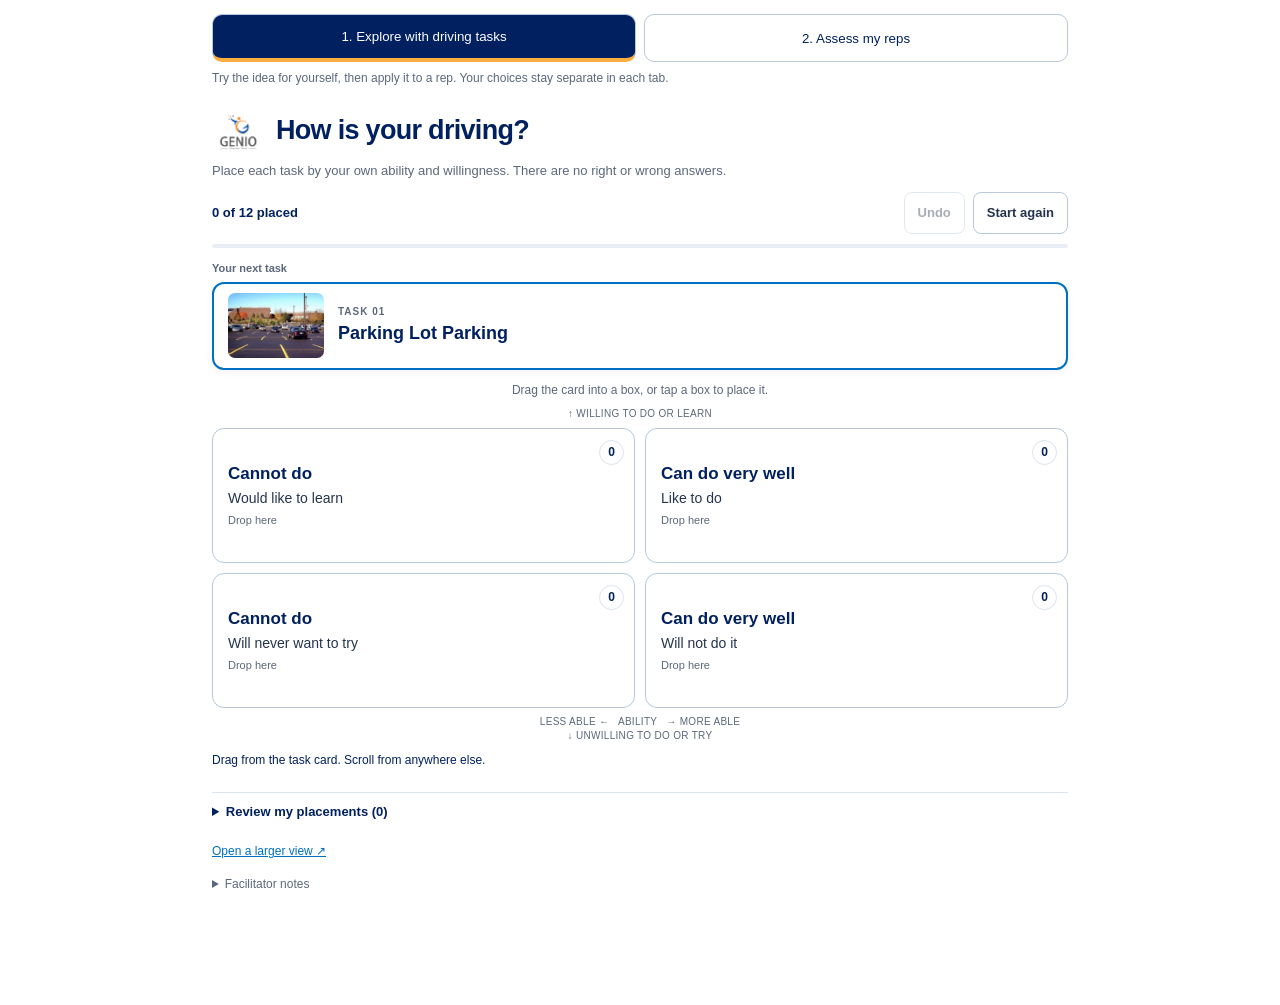
==== commit 74b066ad: "Generate downloadable per-rep PDF reports directly on mobile" ====
--- a/driving-readiness/index.html
+++ b/driving-readiness/index.html
@@ -1 +1 @@
-<!doctype html><html lang="en"><head><meta charset="utf-8"><meta name="viewport" content="width=device-width,initial-scale=1"><title>Task Readiness Lab | Genio</title><style>*{box-sizing:border-box}body{margin:0;background:white;color:#002060;font:15px/1.4 "Avenir Next","Segoe UI",Arial,sans-serif}.switcher{max-width:900px;margin:auto;padding:14px 22px 0}.switcher p{font-size:12px;color:#5b687b;margin:8px 0}.tabs{display:flex;gap:8px}.tabs button{flex:1;min-height:48px;border:1px solid #b9c8dc;border-radius:10px;background:white;color:#002060;font:600 14px/1.25 inherit;padding:10px;cursor:pointer}.tabs button[aria-selected=true]{background:#002060;color:white;border-bottom:4px solid #fbae40}.tabs button:focus-visible{outline:3px solid #0070c0;outline-offset:2px}iframe{border:0;display:block;width:100%;min-height:900px}iframe[hidden]{display:none}@media(max-width:600px){.switcher{padding:10px 12px 0}.tabs button{font-size:12px}}@media print{.switcher{display:none}iframe{height:auto!important}}</style></head><body><nav class="switcher" aria-label="Task readiness activities"><div class="tabs" role="tablist" aria-label="Choose an activity"><button id="driving-tab" role="tab" aria-controls="driving-panel" aria-selected="true">1. Explore with driving tasks</button><button id="rep-tab" role="tab" aria-controls="rep-panel" aria-selected="false" tabindex="-1">2. Assess my reps</button></div><p>Try the idea for yourself, then apply it to a rep. Your choices stay separate in each tab.</p></nav><section id="driving-panel" role="tabpanel" aria-labelledby="driving-tab"><iframe id="driving-frame" title="Driving task readiness activity"></iframe></section><section id="rep-panel" role="tabpanel" aria-labelledby="rep-tab" hidden><iframe id="rep-frame" title="Rep readiness assessment"></iframe></section><script>const contents={"driving": "\u003c!doctype html>\u003chtml lang=\"en\">\u003chead>\u003cmeta charset=\"utf-8\">\u003cmeta name=\"viewport\" content=\"width=device-width,initial-scale=1\">\u003cmeta name=\"description\" content=\"Sort 12 driving tasks by your own ability and willingness. A touch-friendly Genio learning activity.\">\u003ctitle>How is your driving | Genio\u003c/title>\n\u003cstyle>\n:root{--navy:#002060;--blue:#0070c0;--gold:#fbae40;--ink:#24344d;--muted:#5b687b;--line:#dbe3ee;--pale:#f5f8fc}*{box-sizing:border-box}body{margin:0;background:white;color:var(--ink);font:15px/1.4 \"Avenir Next\",\"Segoe UI\",Arial,sans-serif}button,a{font:inherit}button{cursor:pointer;color:inherit}button:focus-visible,a:focus-visible,summary:focus-visible{outline:3px solid var(--blue);outline-offset:3px}[hidden]{display:none!important}.game{max-width:900px;margin:auto;padding:14px 22px 22px}.brand{display:flex;align-items:center;gap:12px}.brand img{width:52px;height:44px;object-fit:contain}.brand h1{font-size:27px;line-height:1.1;color:var(--navy);margin:0;letter-spacing:-.7px}.intro{color:var(--muted);font-size:13px;margin:9px 0 12px;max-width:650px}.toolbar{display:flex;align-items:center;gap:8px}.progress{font-weight:700;color:var(--navy);flex:1;font-size:13px}.btn{min-height:42px;padding:8px 13px;background:#fff;border:1px solid #b9c8dc;border-radius:8px;font-size:13px;font-weight:600}.btn:hover{background:var(--pale)}.btn:disabled{opacity:.4;cursor:default}.btn.primary{background:var(--navy);color:#fff;border-color:var(--navy)}.track{height:4px;background:#e9edf5;border-radius:4px;overflow:hidden;margin:10px 0 13px}.fill{height:100%;width:0;background:var(--gold);transition:width .15s}.task-label{font-size:11px;color:var(--muted);margin:0 0 5px;font-weight:600}.stage{min-height:91px}.task{width:100%;display:flex;align-items:center;gap:14px;min-height:88px;padding:9px 14px;border:2px solid var(--blue);border-radius:12px;background:white;text-align:left;touch-action:none;user-select:none;-webkit-user-select:none;-webkit-touch-callout:none;cursor:grab;box-shadow:0 3px 8px #0020600b}.task:active{cursor:grabbing}.task img{width:96px;height:65px;object-fit:cover;border-radius:7px;pointer-events:none;-webkit-user-drag:none}.task .name{font-weight:700;color:var(--navy);font-size:18px;line-height:1.2}.task .small{display:block;font-size:10px;letter-spacing:1px;color:var(--muted);margin-bottom:5px}.task.dragging{opacity:.25}.ghost{position:fixed;z-index:9999;pointer-events:none;width:min(290px,80vw);opacity:.96;transform:translate(-50%,-85%);box-shadow:0 12px 30px #00206040;will-change:left,top}.ghost img{width:70px;height:49px}.ghost .name{font-size:15px}.complete{border:1px solid var(--line);border-radius:12px;padding:17px;text-align:center;color:var(--navy);background:var(--pale);font-weight:600}.hint{font-size:12px;text-align:center;color:var(--muted);margin:9px 0}.matrix{display:grid;grid-template-columns:1fr 1fr;gap:10px}.zone{position:relative;display:flex;flex-direction:column;align-items:flex-start;justify-content:center;min-height:135px;width:100%;text-align:left;padding:14px 40px 14px 15px;border:1.5px solid #b7c8dd;border-radius:12px;background:#fff;transition:background .1s,border-color .1s}.zone:hover{background:var(--pale);border-color:var(--blue)}.zone.over{background:#eef6fe;border:3px solid var(--blue);padding:12.5px 38.5px 12.5px 13.5px;box-shadow:0 0 0 3px #0070c022}.zone strong{font-size:17px;color:var(--navy);line-height:1.2}.zone .willing{font-size:14px;margin-top:6px;line-height:1.25}.count{position:absolute;right:10px;top:11px;width:25px;height:25px;border-radius:50%;border:1px solid var(--line);text-align:center;line-height:23px;font-size:12px;color:var(--navy);font-weight:700}.last{display:block;font-size:11px;color:var(--muted);margin-top:10px;line-height:1.25;min-height:14px}.axis{text-align:center;font-size:10px;letter-spacing:.3px;color:var(--muted);margin:7px 0}.notice{min-height:31px;font-size:12px;color:var(--navy);margin:9px 0 0}.review{border-top:1px solid var(--line);margin-top:9px;padding-top:10px}.review summary{font-size:13px;font-weight:600;color:var(--navy);cursor:pointer;min-height:30px}.review-note{font-size:12px;color:var(--muted);margin:7px 0}.review-list{display:grid;grid-template-columns:1fr 1fr;gap:7px;margin:8px 0}.review-card{padding:9px 11px;min-height:52px;border:1px solid var(--line);border-radius:8px;text-align:left;background:#fff;font-size:13px}.review-card strong{display:block;color:var(--navy)}.review-card span{font-size:11px;color:var(--muted);display:block;margin-top:4px}.bottom{display:flex;align-items:center;justify-content:space-between;gap:12px;margin-top:10px}.larger{font-size:12px;color:var(--blue)}.reflect{padding-top:16px;margin-top:14px;border-top:1px solid var(--line)}.reflect h2{font-size:22px;color:var(--navy);margin:0 0 10px}.reflect p,.reflect li{font-size:14px}.reflect li{margin:9px 0}.notes{margin-top:16px;color:var(--muted);font-size:12px}.notes summary{cursor:pointer}.notes p{margin:8px 0}.sr{position:absolute;width:1px;height:1px;overflow:hidden;clip:rect(0,0,0,0);white-space:nowrap}dialog{max-width:380px;width:calc(100% - 30px);border:1px solid var(--line);border-radius:14px;padding:22px;color:var(--ink)}dialog::backdrop{background:#00206066}dialog h2{color:var(--navy);margin-top:0;font-size:21px}.dialog-actions{display:flex;gap:8px;flex-wrap:wrap}\n@media(max-width:600px){.game{padding:10px 12px 16px}.brand img{width:44px;height:36px}.brand h1{font-size:24px}.intro{font-size:12px;margin:7px 0 9px}.btn{padding:7px 10px;font-size:12px}.toolbar{gap:6px}.progress{font-size:12px}.track{margin:8px 0 11px}.task{min-height:81px;padding:8px 10px;gap:10px}.task img{width:86px;height:60px}.task .name{font-size:17px}.stage{min-height:84px}.matrix{gap:8px}.zone{min-height:122px;padding:11px 29px 11px 11px}.zone strong{font-size:15px}.zone .willing{font-size:13px;margin-top:5px}.zone.over{padding:9.5px 27.5px 9.5px 9.5px}.count{right:7px;top:8px;width:21px;height:21px;line-height:19px;font-size:11px}.last{font-size:10px;min-height:12px;margin-top:7px}.hint{font-size:12px;margin:7px 0}.notice{min-height:31px;margin-top:7px}.review-list{grid-template-columns:1fr}.bottom{margin-top:8px}.bottom .btn{min-height:44px}.axis{margin:6px 0}.notes{margin-top:12px}}\n@media(max-width:360px){.brand h1{font-size:22px}.game{padding-left:9px;padding-right:9px}.zone strong{font-size:14px}.zone .willing{font-size:12px}.zone{min-height:116px}.task .name{font-size:15px}.task img{width:73px;height:53px}.task{min-height:73px}.stage{min-height:76px}}\n@media(prefers-reduced-motion:reduce){*{transition:none!important}}\n\n.mini-previews{display:flex;gap:4px;align-items:center;margin-top:8px;min-height:26px}.mini-previews img{width:35px;height:26px;object-fit:cover;border-radius:4px;pointer-events:none}.mini-previews .more{font-size:11px;font-weight:700;color:var(--navy)}.map-grid{display:grid;grid-template-columns:minmax(0,1fr) minmax(0,1fr);gap:10px;margin:10px 0}.map-zone{border:1px solid #b7c8dd;border-radius:12px;background:#fff;overflow:hidden;min-width:0}.map-head{padding:12px 13px;border-bottom:1px solid var(--line);background:var(--pale);position:relative;padding-right:39px}.map-head h3{margin:0;color:var(--navy);font-size:15px;line-height:1.2}.map-head h3 span{display:block;color:var(--ink);font-size:13px;font-weight:400;margin-top:5px}.map-count{position:absolute;top:12px;right:10px;font-size:12px;font-weight:700;color:var(--navy)}.map-tasks{display:grid;grid-template-columns:repeat(2,minmax(0,1fr));gap:7px;padding:9px;align-content:start}.map-task{display:flex;align-items:center;gap:7px;min-width:0;min-height:58px;border:1px solid var(--line);border-radius:8px;background:#fff;padding:6px;text-align:left}.map-task:hover{border-color:var(--blue);background:#f4f8fd}.map-task img{width:49px;height:36px;object-fit:cover;border-radius:4px;flex-shrink:0}.map-task span{font-size:12px;line-height:1.25;font-weight:600;color:var(--navy);overflow-wrap:anywhere}.map-empty{grid-column:1/-1;color:var(--muted);font-size:12px;padding:10px 3px;margin:0;min-height:48px}.map-caption{font-size:12px;color:var(--muted);margin:8px 0}.zone .last{margin-top:6px}\n@media(max-width:600px){.map-grid{gap:8px}.map-head{padding:10px 28px 10px 9px;min-height:75px}.map-head h3{font-size:14px}.map-head h3 span{font-size:12px}.map-count{right:8px;top:10px;font-size:11px}.map-tasks{grid-template-columns:1fr;gap:6px;padding:7px}.map-task{flex-direction:column;align-items:stretch;gap:5px;padding:6px;min-height:86px}.map-task img{width:100%;height:52px;object-fit:cover}.map-task span{font-size:12px;line-height:1.25}.mini-previews img{width:29px;height:23px}.mini-previews{gap:3px;min-height:23px;margin-top:6px}}\n\u003c/style>\u003c/head>\u003cbody>\n\u003cmain class=\"game\" id=\"driving-mobile-game\">\n\u003cheader>\u003cdiv class=\"brand\">\u003cimg src=\"[data-uri]\" alt=\"Genio Grow Your Talent\">\u003ch1>How is your driving?\u003c/h1>\u003c/div>\u003cp class=\"intro\">Place each task by your own ability and willingness. There are no right or wrong answers.\u003c/p>\u003cdiv class=\"toolbar\">\u003cspan class=\"progress\" id=\"progress\">0 of 12 placed\u003c/span>\u003cbutton class=\"btn\" id=\"undo\" disabled>Undo\u003c/button>\u003cbutton class=\"btn\" id=\"reset\">Start again\u003c/button>\u003c/div>\u003cdiv class=\"track\" role=\"progressbar\" aria-label=\"Tasks placed\" aria-valuemin=\"0\" aria-valuemax=\"12\" aria-valuenow=\"0\">\u003cdiv class=\"fill\" id=\"fill\">\u003c/div>\u003c/div>\u003c/header>\n\u003cdiv style=\"display:flex;justify-content:space-between;align-items:center;gap:8px\">\u003cp class=\"task-label\" id=\"task-label\">Your next task\u003c/p>\u003cbutton class=\"btn\" id=\"cancel-edit\" hidden>Cancel move\u003c/button>\u003c/div>\u003cdiv class=\"stage\" id=\"stage\">\u003c/div>\n\u003cp class=\"hint\" id=\"hint\">Drag the card into a box, or tap a box to place it.\u003c/p>\u003cdiv class=\"axis\">\u2191 WILLING TO DO OR LEARN\u003c/div>\n\u003cdiv class=\"matrix\" role=\"group\" aria-label=\"Ability and willingness matrix\">\n\u003cbutton class=\"zone\" data-drop=\"learn\" type=\"button\">\u003cspan class=\"count\">0\u003c/span>\u003cstrong>Cannot do\u003c/strong>\u003cspan class=\"willing\">Would like to learn\u003c/span>\u003cspan class=\"mini-previews\" aria-hidden=\"true\">\u003c/span>\u003cspan class=\"last\">\u003c/span>\u003c/button>\n\u003cbutton class=\"zone\" data-drop=\"enjoy\" type=\"button\">\u003cspan class=\"count\">0\u003c/span>\u003cstrong>Can do very well\u003c/strong>\u003cspan class=\"willing\">Like to do\u003c/span>\u003cspan class=\"mini-previews\" aria-hidden=\"true\">\u003c/span>\u003cspan class=\"last\">\u003c/span>\u003c/button>\n\u003cbutton class=\"zone\" data-drop=\"avoid\" type=\"button\">\u003cspan class=\"count\">0\u003c/span>\u003cstrong>Cannot do\u003c/strong>\u003cspan class=\"willing\">Will never want to try\u003c/span>\u003cspan class=\"mini-previews\" aria-hidden=\"true\">\u003c/span>\u003cspan class=\"last\">\u003c/span>\u003c/button>\n\u003cbutton class=\"zone\" data-drop=\"decline\" type=\"button\">\u003cspan class=\"count\">0\u003c/span>\u003cstrong>Can do very well\u003c/strong>\u003cspan class=\"willing\">Will not do it\u003c/span>\u003cspan class=\"mini-previews\" aria-hidden=\"true\">\u003c/span>\u003cspan class=\"last\">\u003c/span>\u003c/button>\n\u003c/div>\u003cdiv class=\"axis\">LESS ABLE \u2190 &nbsp; ABILITY &nbsp; \u2192 MORE ABLE\u003cbr>\u2193 UNWILLING TO DO OR TRY\u003c/div>\n\u003cp class=\"notice\" id=\"notice\" role=\"status\" aria-live=\"polite\" aria-atomic=\"true\">Drag from the task card. Scroll from anywhere else.\u003c/p>\n\u003cdetails class=\"review\" id=\"review\">\u003csummary id=\"review-title\">Review my placements (0)\u003c/summary>\u003cp class=\"review-note\">Your tasks are shown in their quadrants. Tap a photo card to move that task.\u003c/p>\u003cdiv class=\"axis\">\u2191 WILLING TO DO OR LEARN\u003c/div>\u003cdiv class=\"map-grid\" id=\"review-list\" role=\"group\" aria-label=\"Your placements by ability and willingness\">\u003c/div>\u003cdiv class=\"axis\">LESS ABLE \u2190 &nbsp; ABILITY &nbsp; \u2192 MORE ABLE\u003cbr>\u2193 UNWILLING TO DO OR TRY\u003c/div>\u003c/details>\n\u003cdiv class=\"bottom\">\u003cbutton class=\"btn primary\" id=\"reflect\" hidden>Reflect on my choices\u003c/button>\u003ca class=\"larger\" id=\"larger\" href=\"https://issamoham-art.github.io/genio-training-materials/driving-readiness/?v=rep3\" target=\"_blank\" rel=\"noopener\" hidden>Open a larger view \u2197\u003c/a>\u003c/div>\n\u003csection class=\"reflect\" id=\"reflection\" tabindex=\"-1\" hidden>\u003ch2>Your driving readiness map\u003c/h2>\u003cp class=\"map-caption\">Each photo shows one of your tasks. Tap a task if you want to change its placement.\u003c/p>\u003cdiv class=\"axis\">\u2191 WILLING TO DO OR LEARN\u003c/div>\u003cdiv class=\"map-grid\" id=\"reflection-map\" role=\"group\" aria-label=\"Your complete driving readiness matrix\">\u003c/div>\u003cdiv class=\"axis\">LESS ABLE \u2190 &nbsp; ABILITY &nbsp; \u2192 MORE ABLE\u003cbr>\u2193 UNWILLING TO DO OR TRY\u003c/div>\u003cp id=\"pattern\">\u003c/p>\u003cp>\u003cstrong>Readiness is assessed task by task.\u003c/strong> Ability and willingness can vary across tasks and can change over time.\u003c/p>\u003cul>\u003cli>Which task was hardest to place, and why?\u003c/li>\u003cli>What support would help with a task you want to learn?\u003c/li>\u003cli>What is behind a task you can do but will not do?\u003c/li>\u003cli>What changes when you assess a team member against a specific task rather than overall performance?\u003c/li>\u003c/ul>\u003c/section>\n\u003cdetails class=\"notes\">\u003csummary>Facilitator notes\u003c/summary>\u003cp>Invite participants to sort tasks for themselves, then compare their reasons. There is no answer key: a person may place different tasks in different quadrants. Explore task-specific ability and willingness.\u003c/p>\u003cp>Choices stay in this browser tab and are cleared when it is refreshed or closed. No names or results are collected.\u003c/p>\u003c/details>\n\u003c/main>\n\u003cdialog id=\"reset-dialog\" aria-labelledby=\"reset-title\">\u003ch2 id=\"reset-title\">Start a fresh round?\u003c/h2>\u003cp>This clears all your placements.\u003c/p>\u003cdiv class=\"dialog-actions\">\u003cbutton class=\"btn primary\" id=\"confirm-reset\">Start again\u003c/button>\u003cbutton class=\"btn\" id=\"cancel-reset\" autofocus>Keep my choices\u003c/button>\u003c/div>\u003c/dialog>\n\u003cscript>\n(function(){'use strict';\nconst $=id=>document.getElementById(id),root=$('driving-mobile-game');\nconst tasks=[['Parking Lot Parking','\ud83c\udd7f\ufe0f'],['Street Parking','\ud83d\ude97'],['Checking Oil','\ud83d\udee2\ufe0f'],['Highway Driving','\ud83d\udee3\ufe0f'],['Night Driving','\ud83c\udf19'],['Driving an Automatic Transmission','\u2699\ufe0f'],['Defensive Driving','\ud83d\udee1\ufe0f'],['Ice/Snow Driving','\u2744\ufe0f'],['Driving a Manual Transmission','\u2699\ufe0f'],['Changing a Tire','\ud83d\udede'],['Driving a Race Car','\ud83c\udfce\ufe0f'],['Driving a Tractor Trailer','\ud83d\ude9b']];\nconst photos=[\"[data-uri]\",\"[data-uri]\",\"[data-uri]\",\"[data-uri]\",\"[data-uri]\",\"[data-uri]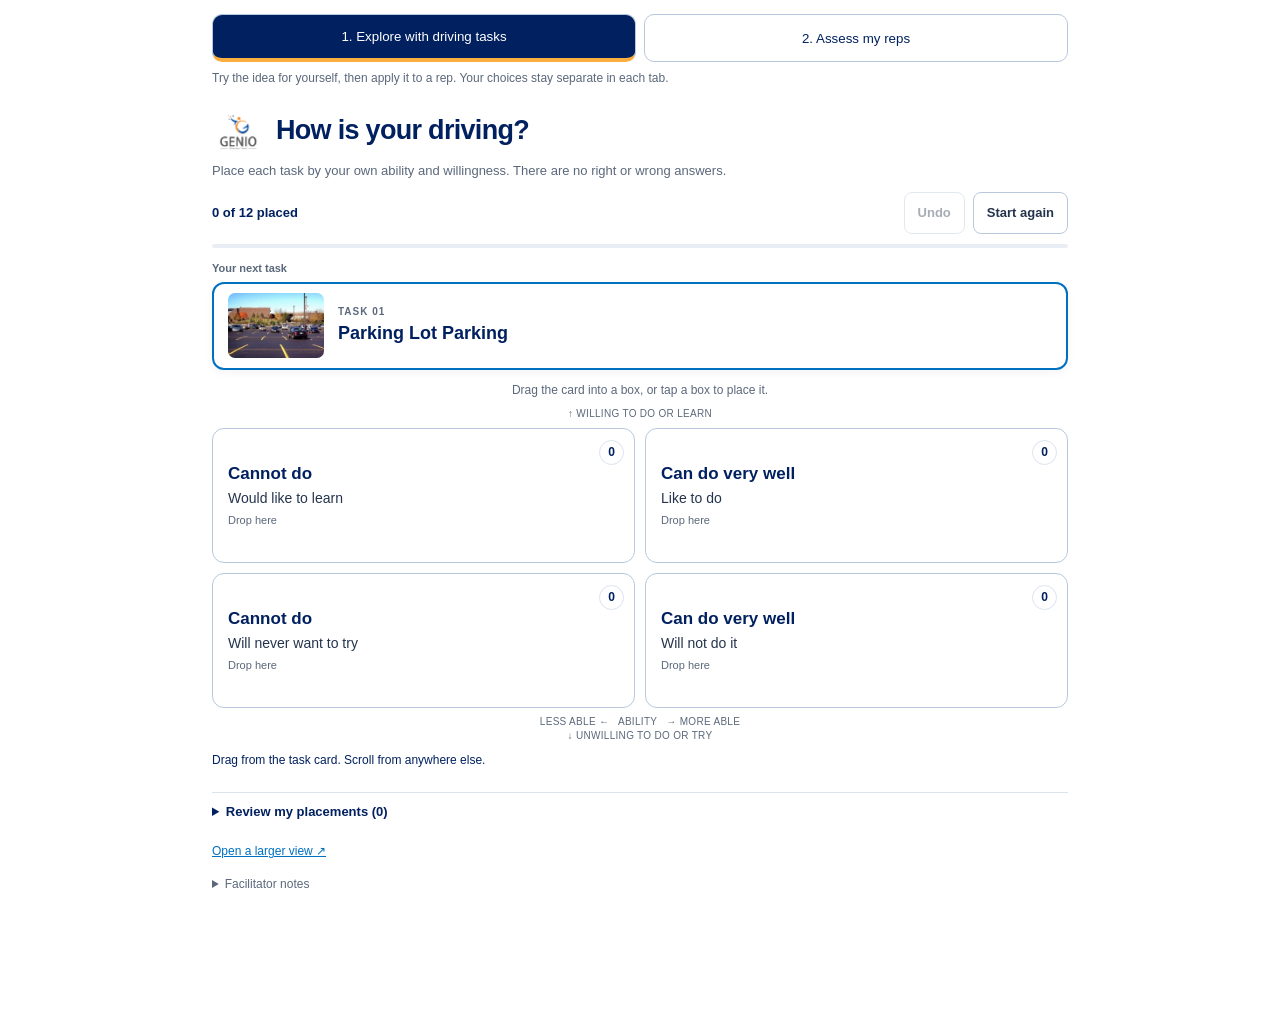
==== commit 8bef596d: "Handle PDF downloads in the main activity page for embedded mobile use" ====
--- a/driving-readiness/index.html
+++ b/driving-readiness/index.html
@@ -1 +1 @@
-<!doctype html><html lang="en"><head><meta charset="utf-8"><meta name="viewport" content="width=device-width,initial-scale=1"><title>Task Readiness Lab | Genio</title><style>*{box-sizing:border-box}body{margin:0;background:white;color:#002060;font:15px/1.4 "Avenir Next","Segoe UI",Arial,sans-serif}.switcher{max-width:900px;margin:auto;padding:14px 22px 0}.switcher p{font-size:12px;color:#5b687b;margin:8px 0}.tabs{display:flex;gap:8px}.tabs button{flex:1;min-height:48px;border:1px solid #b9c8dc;border-radius:10px;background:white;color:#002060;font:600 14px/1.25 inherit;padding:10px;cursor:pointer}.tabs button[aria-selected=true]{background:#002060;color:white;border-bottom:4px solid #fbae40}.tabs button:focus-visible{outline:3px solid #0070c0;outline-offset:2px}iframe{border:0;display:block;width:100%;min-height:900px}iframe[hidden]{display:none}@media(max-width:600px){.switcher{padding:10px 12px 0}.tabs button{font-size:12px}}@media print{.switcher{display:none}iframe{height:auto!important}}</style></head><body><nav class="switcher" aria-label="Task readiness activities"><div class="tabs" role="tablist" aria-label="Choose an activity"><button id="driving-tab" role="tab" aria-controls="driving-panel" aria-selected="true">1. Explore with driving tasks</button><button id="rep-tab" role="tab" aria-controls="rep-panel" aria-selected="false" tabindex="-1">2. Assess my reps</button></div><p>Try the idea for yourself, then apply it to a rep. Your choices stay separate in each tab.</p></nav><section id="driving-panel" role="tabpanel" aria-labelledby="driving-tab"><iframe id="driving-frame" title="Driving task readiness activity"></iframe></section><section id="rep-panel" role="tabpanel" aria-labelledby="rep-tab" hidden><iframe id="rep-frame" title="Rep readiness assessment"></iframe></section><script>const contents={"driving": "\u003c!doctype html>\u003chtml lang=\"en\">\u003chead>\u003cmeta charset=\"utf-8\">\u003cmeta name=\"viewport\" content=\"width=device-width,initial-scale=1\">\u003cmeta name=\"description\" content=\"Sort 12 driving tasks by your own ability and willingness. A touch-friendly Genio learning activity.\">\u003ctitle>How is your driving | Genio\u003c/title>\n\u003cstyle>\n:root{--navy:#002060;--blue:#0070c0;--gold:#fbae40;--ink:#24344d;--muted:#5b687b;--line:#dbe3ee;--pale:#f5f8fc}*{box-sizing:border-box}body{margin:0;background:white;color:var(--ink);font:15px/1.4 \"Avenir Next\",\"Segoe UI\",Arial,sans-serif}button,a{font:inherit}button{cursor:pointer;color:inherit}button:focus-visible,a:focus-visible,summary:focus-visible{outline:3px solid var(--blue);outline-offset:3px}[hidden]{display:none!important}.game{max-width:900px;margin:auto;padding:14px 22px 22px}.brand{display:flex;align-items:center;gap:12px}.brand img{width:52px;height:44px;object-fit:contain}.brand h1{font-size:27px;line-height:1.1;color:var(--navy);margin:0;letter-spacing:-.7px}.intro{color:var(--muted);font-size:13px;margin:9px 0 12px;max-width:650px}.toolbar{display:flex;align-items:center;gap:8px}.progress{font-weight:700;color:var(--navy);flex:1;font-size:13px}.btn{min-height:42px;padding:8px 13px;background:#fff;border:1px solid #b9c8dc;border-radius:8px;font-size:13px;font-weight:600}.btn:hover{background:var(--pale)}.btn:disabled{opacity:.4;cursor:default}.btn.primary{background:var(--navy);color:#fff;border-color:var(--navy)}.track{height:4px;background:#e9edf5;border-radius:4px;overflow:hidden;margin:10px 0 13px}.fill{height:100%;width:0;background:var(--gold);transition:width .15s}.task-label{font-size:11px;color:var(--muted);margin:0 0 5px;font-weight:600}.stage{min-height:91px}.task{width:100%;display:flex;align-items:center;gap:14px;min-height:88px;padding:9px 14px;border:2px solid var(--blue);border-radius:12px;background:white;text-align:left;touch-action:none;user-select:none;-webkit-user-select:none;-webkit-touch-callout:none;cursor:grab;box-shadow:0 3px 8px #0020600b}.task:active{cursor:grabbing}.task img{width:96px;height:65px;object-fit:cover;border-radius:7px;pointer-events:none;-webkit-user-drag:none}.task .name{font-weight:700;color:var(--navy);font-size:18px;line-height:1.2}.task .small{display:block;font-size:10px;letter-spacing:1px;color:var(--muted);margin-bottom:5px}.task.dragging{opacity:.25}.ghost{position:fixed;z-index:9999;pointer-events:none;width:min(290px,80vw);opacity:.96;transform:translate(-50%,-85%);box-shadow:0 12px 30px #00206040;will-change:left,top}.ghost img{width:70px;height:49px}.ghost .name{font-size:15px}.complete{border:1px solid var(--line);border-radius:12px;padding:17px;text-align:center;color:var(--navy);background:var(--pale);font-weight:600}.hint{font-size:12px;text-align:center;color:var(--muted);margin:9px 0}.matrix{display:grid;grid-template-columns:1fr 1fr;gap:10px}.zone{position:relative;display:flex;flex-direction:column;align-items:flex-start;justify-content:center;min-height:135px;width:100%;text-align:left;padding:14px 40px 14px 15px;border:1.5px solid #b7c8dd;border-radius:12px;background:#fff;transition:background .1s,border-color .1s}.zone:hover{background:var(--pale);border-color:var(--blue)}.zone.over{background:#eef6fe;border:3px solid var(--blue);padding:12.5px 38.5px 12.5px 13.5px;box-shadow:0 0 0 3px #0070c022}.zone strong{font-size:17px;color:var(--navy);line-height:1.2}.zone .willing{font-size:14px;margin-top:6px;line-height:1.25}.count{position:absolute;right:10px;top:11px;width:25px;height:25px;border-radius:50%;border:1px solid var(--line);text-align:center;line-height:23px;font-size:12px;color:var(--navy);font-weight:700}.last{display:block;font-size:11px;color:var(--muted);margin-top:10px;line-height:1.25;min-height:14px}.axis{text-align:center;font-size:10px;letter-spacing:.3px;color:var(--muted);margin:7px 0}.notice{min-height:31px;font-size:12px;color:var(--navy);margin:9px 0 0}.review{border-top:1px solid var(--line);margin-top:9px;padding-top:10px}.review summary{font-size:13px;font-weight:600;color:var(--navy);cursor:pointer;min-height:30px}.review-note{font-size:12px;color:var(--muted);margin:7px 0}.review-list{display:grid;grid-template-columns:1fr 1fr;gap:7px;margin:8px 0}.review-card{padding:9px 11px;min-height:52px;border:1px solid var(--line);border-radius:8px;text-align:left;background:#fff;font-size:13px}.review-card strong{display:block;color:var(--navy)}.review-card span{font-size:11px;color:var(--muted);display:block;margin-top:4px}.bottom{display:flex;align-items:center;justify-content:space-between;gap:12px;margin-top:10px}.larger{font-size:12px;color:var(--blue)}.reflect{padding-top:16px;margin-top:14px;border-top:1px solid var(--line)}.reflect h2{font-size:22px;color:var(--navy);margin:0 0 10px}.reflect p,.reflect li{font-size:14px}.reflect li{margin:9px 0}.notes{margin-top:16px;color:var(--muted);font-size:12px}.notes summary{cursor:pointer}.notes p{margin:8px 0}.sr{position:absolute;width:1px;height:1px;overflow:hidden;clip:rect(0,0,0,0);white-space:nowrap}dialog{max-width:380px;width:calc(100% - 30px);border:1px solid var(--line);border-radius:14px;padding:22px;color:var(--ink)}dialog::backdrop{background:#00206066}dialog h2{color:var(--navy);margin-top:0;font-size:21px}.dialog-actions{display:flex;gap:8px;flex-wrap:wrap}\n@media(max-width:600px){.game{padding:10px 12px 16px}.brand img{width:44px;height:36px}.brand h1{font-size:24px}.intro{font-size:12px;margin:7px 0 9px}.btn{padding:7px 10px;font-size:12px}.toolbar{gap:6px}.progress{font-size:12px}.track{margin:8px 0 11px}.task{min-height:81px;padding:8px 10px;gap:10px}.task img{width:86px;height:60px}.task .name{font-size:17px}.stage{min-height:84px}.matrix{gap:8px}.zone{min-height:122px;padding:11px 29px 11px 11px}.zone strong{font-size:15px}.zone .willing{font-size:13px;margin-top:5px}.zone.over{padding:9.5px 27.5px 9.5px 9.5px}.count{right:7px;top:8px;width:21px;height:21px;line-height:19px;font-size:11px}.last{font-size:10px;min-height:12px;margin-top:7px}.hint{font-size:12px;margin:7px 0}.notice{min-height:31px;margin-top:7px}.review-list{grid-template-columns:1fr}.bottom{margin-top:8px}.bottom .btn{min-height:44px}.axis{margin:6px 0}.notes{margin-top:12px}}\n@media(max-width:360px){.brand h1{font-size:22px}.game{padding-left:9px;padding-right:9px}.zone strong{font-size:14px}.zone .willing{font-size:12px}.zone{min-height:116px}.task .name{font-size:15px}.task img{width:73px;height:53px}.task{min-height:73px}.stage{min-height:76px}}\n@media(prefers-reduced-motion:reduce){*{transition:none!important}}\n\n.mini-previews{display:flex;gap:4px;align-items:center;margin-top:8px;min-height:26px}.mini-previews img{width:35px;height:26px;object-fit:cover;border-radius:4px;pointer-events:none}.mini-previews .more{font-size:11px;font-weight:700;color:var(--navy)}.map-grid{display:grid;grid-template-columns:minmax(0,1fr) minmax(0,1fr);gap:10px;margin:10px 0}.map-zone{border:1px solid #b7c8dd;border-radius:12px;background:#fff;overflow:hidden;min-width:0}.map-head{padding:12px 13px;border-bottom:1px solid var(--line);background:var(--pale);position:relative;padding-right:39px}.map-head h3{margin:0;color:var(--navy);font-size:15px;line-height:1.2}.map-head h3 span{display:block;color:var(--ink);font-size:13px;font-weight:400;margin-top:5px}.map-count{position:absolute;top:12px;right:10px;font-size:12px;font-weight:700;color:var(--navy)}.map-tasks{display:grid;grid-template-columns:repeat(2,minmax(0,1fr));gap:7px;padding:9px;align-content:start}.map-task{display:flex;align-items:center;gap:7px;min-width:0;min-height:58px;border:1px solid var(--line);border-radius:8px;background:#fff;padding:6px;text-align:left}.map-task:hover{border-color:var(--blue);background:#f4f8fd}.map-task img{width:49px;height:36px;object-fit:cover;border-radius:4px;flex-shrink:0}.map-task span{font-size:12px;line-height:1.25;font-weight:600;color:var(--navy);overflow-wrap:anywhere}.map-empty{grid-column:1/-1;color:var(--muted);font-size:12px;padding:10px 3px;margin:0;min-height:48px}.map-caption{font-size:12px;color:var(--muted);margin:8px 0}.zone .last{margin-top:6px}\n@media(max-width:600px){.map-grid{gap:8px}.map-head{padding:10px 28px 10px 9px;min-height:75px}.map-head h3{font-size:14px}.map-head h3 span{font-size:12px}.map-count{right:8px;top:10px;font-size:11px}.map-tasks{grid-template-columns:1fr;gap:6px;padding:7px}.map-task{flex-direction:column;align-items:stretch;gap:5px;padding:6px;min-height:86px}.map-task img{width:100%;height:52px;object-fit:cover}.map-task span{font-size:12px;line-height:1.25}.mini-previews img{width:29px;height:23px}.mini-previews{gap:3px;min-height:23px;margin-top:6px}}\n\u003c/style>\u003c/head>\u003cbody>\n\u003cmain class=\"game\" id=\"driving-mobile-game\">\n\u003cheader>\u003cdiv class=\"brand\">\u003cimg src=\"[data-uri]\" alt=\"Genio Grow Your Talent\">\u003ch1>How is your driving?\u003c/h1>\u003c/div>\u003cp class=\"intro\">Place each task by your own ability and willingness. There are no right or wrong answers.\u003c/p>\u003cdiv class=\"toolbar\">\u003cspan class=\"progress\" id=\"progress\">0 of 12 placed\u003c/span>\u003cbutton class=\"btn\" id=\"undo\" disabled>Undo\u003c/button>\u003cbutton class=\"btn\" id=\"reset\">Start again\u003c/button>\u003c/div>\u003cdiv class=\"track\" role=\"progressbar\" aria-label=\"Tasks placed\" aria-valuemin=\"0\" aria-valuemax=\"12\" aria-valuenow=\"0\">\u003cdiv class=\"fill\" id=\"fill\">\u003c/div>\u003c/div>\u003c/header>\n\u003cdiv style=\"display:flex;justify-content:space-between;align-items:center;gap:8px\">\u003cp class=\"task-label\" id=\"task-label\">Your next task\u003c/p>\u003cbutton class=\"btn\" id=\"cancel-edit\" hidden>Cancel move\u003c/button>\u003c/div>\u003cdiv class=\"stage\" id=\"stage\">\u003c/div>\n\u003cp class=\"hint\" id=\"hint\">Drag the card into a box, or tap a box to place it.\u003c/p>\u003cdiv class=\"axis\">\u2191 WILLING TO DO OR LEARN\u003c/div>\n\u003cdiv class=\"matrix\" role=\"group\" aria-label=\"Ability and willingness matrix\">\n\u003cbutton class=\"zone\" data-drop=\"learn\" type=\"button\">\u003cspan class=\"count\">0\u003c/span>\u003cstrong>Cannot do\u003c/strong>\u003cspan class=\"willing\">Would like to learn\u003c/span>\u003cspan class=\"mini-previews\" aria-hidden=\"true\">\u003c/span>\u003cspan class=\"last\">\u003c/span>\u003c/button>\n\u003cbutton class=\"zone\" data-drop=\"enjoy\" type=\"button\">\u003cspan class=\"count\">0\u003c/span>\u003cstrong>Can do very well\u003c/strong>\u003cspan class=\"willing\">Like to do\u003c/span>\u003cspan class=\"mini-previews\" aria-hidden=\"true\">\u003c/span>\u003cspan class=\"last\">\u003c/span>\u003c/button>\n\u003cbutton class=\"zone\" data-drop=\"avoid\" type=\"button\">\u003cspan class=\"count\">0\u003c/span>\u003cstrong>Cannot do\u003c/strong>\u003cspan class=\"willing\">Will never want to try\u003c/span>\u003cspan class=\"mini-previews\" aria-hidden=\"true\">\u003c/span>\u003cspan class=\"last\">\u003c/span>\u003c/button>\n\u003cbutton class=\"zone\" data-drop=\"decline\" type=\"button\">\u003cspan class=\"count\">0\u003c/span>\u003cstrong>Can do very well\u003c/strong>\u003cspan class=\"willing\">Will not do it\u003c/span>\u003cspan class=\"mini-previews\" aria-hidden=\"true\">\u003c/span>\u003cspan class=\"last\">\u003c/span>\u003c/button>\n\u003c/div>\u003cdiv class=\"axis\">LESS ABLE \u2190 &nbsp; ABILITY &nbsp; \u2192 MORE ABLE\u003cbr>\u2193 UNWILLING TO DO OR TRY\u003c/div>\n\u003cp class=\"notice\" id=\"notice\" role=\"status\" aria-live=\"polite\" aria-atomic=\"true\">Drag from the task card. Scroll from anywhere else.\u003c/p>\n\u003cdetails class=\"review\" id=\"review\">\u003csummary id=\"review-title\">Review my placements (0)\u003c/summary>\u003cp class=\"review-note\">Your tasks are shown in their quadrants. Tap a photo card to move that task.\u003c/p>\u003cdiv class=\"axis\">\u2191 WILLING TO DO OR LEARN\u003c/div>\u003cdiv class=\"map-grid\" id=\"review-list\" role=\"group\" aria-label=\"Your placements by ability and willingness\">\u003c/div>\u003cdiv class=\"axis\">LESS ABLE \u2190 &nbsp; ABILITY &nbsp; \u2192 MORE ABLE\u003cbr>\u2193 UNWILLING TO DO OR TRY\u003c/div>\u003c/details>\n\u003cdiv class=\"bottom\">\u003cbutton class=\"btn primary\" id=\"reflect\" hidden>Reflect on my choices\u003c/button>\u003ca class=\"larger\" id=\"larger\" href=\"https://issamoham-art.github.io/genio-training-materials/driving-readiness/?v=pdf1\" target=\"_blank\" rel=\"noopener\" hidden>Open a larger view \u2197\u003c/a>\u003c/div>\n\u003csection class=\"reflect\" id=\"reflection\" tabindex=\"-1\" hidden>\u003ch2>Your driving readiness map\u003c/h2>\u003cp class=\"map-caption\">Each photo shows one of your tasks. Tap a task if you want to change its placement.\u003c/p>\u003cdiv class=\"axis\">\u2191 WILLING TO DO OR LEARN\u003c/div>\u003cdiv class=\"map-grid\" id=\"reflection-map\" role=\"group\" aria-label=\"Your complete driving readiness matrix\">\u003c/div>\u003cdiv class=\"axis\">LESS ABLE \u2190 &nbsp; ABILITY &nbsp; \u2192 MORE ABLE\u003cbr>\u2193 UNWILLING TO DO OR TRY\u003c/div>\u003cp id=\"pattern\">\u003c/p>\u003cp>\u003cstrong>Readiness is assessed task by task.\u003c/strong> Ability and willingness can vary across tasks and can change over time.\u003c/p>\u003cul>\u003cli>Which task was hardest to place, and why?\u003c/li>\u003cli>What support would help with a task you want to learn?\u003c/li>\u003cli>What is behind a task you can do but will not do?\u003c/li>\u003cli>What changes when you assess a team member against a specific task rather than overall performance?\u003c/li>\u003c/ul>\u003c/section>\n\u003cdetails class=\"notes\">\u003csummary>Facilitator notes\u003c/summary>\u003cp>Invite participants to sort tasks for themselves, then compare their reasons. There is no answer key: a person may place different tasks in different quadrants. Explore task-specific ability and willingness.\u003c/p>\u003cp>Choices stay in this browser tab and are cleared when it is refreshed or closed. No names or results are collected.\u003c/p>\u003c/details>\n\u003c/main>\n\u003cdialog id=\"reset-dialog\" aria-labelledby=\"reset-title\">\u003ch2 id=\"reset-title\">Start a fresh round?\u003c/h2>\u003cp>This clears all your placements.\u003c/p>\u003cdiv class=\"dialog-actions\">\u003cbutton class=\"btn primary\" id=\"confirm-reset\">Start again\u003c/button>\u003cbutton class=\"btn\" id=\"cancel-reset\" autofocus>Keep my choices\u003c/button>\u003c/div>\u003c/dialog>\n\u003cscript>\n(function(){'use strict';\nconst $=id=>document.getElementById(id),root=$('driving-mobile-game');\nconst tasks=[['Parking Lot Parking','\ud83c\udd7f\ufe0f'],['Street Parking','\ud83d\ude97'],['Checking Oil','\ud83d\udee2\ufe0f'],['Highway Driving','\ud83d\udee3\ufe0f'],['Night Driving','\ud83c\udf19'],['Driving an Automatic Transmission','\u2699\ufe0f'],['Defensive Driving','\ud83d\udee1\ufe0f'],['Ice/Snow Driving','\u2744\ufe0f'],['Driving a Manual Transmission','\u2699\ufe0f'],['Changing a Tire','\ud83d\udede'],['Driving a Race Car','\ud83c\udfce\ufe0f'],['Driving a Tractor Trailer','\ud83d\ude9b']];\nconst photos=[\"[data-uri]\",\"[data-uri]\",\"[data-uri]\",\"[data-uri]\",\"[data-uri]\",\"[data-uri]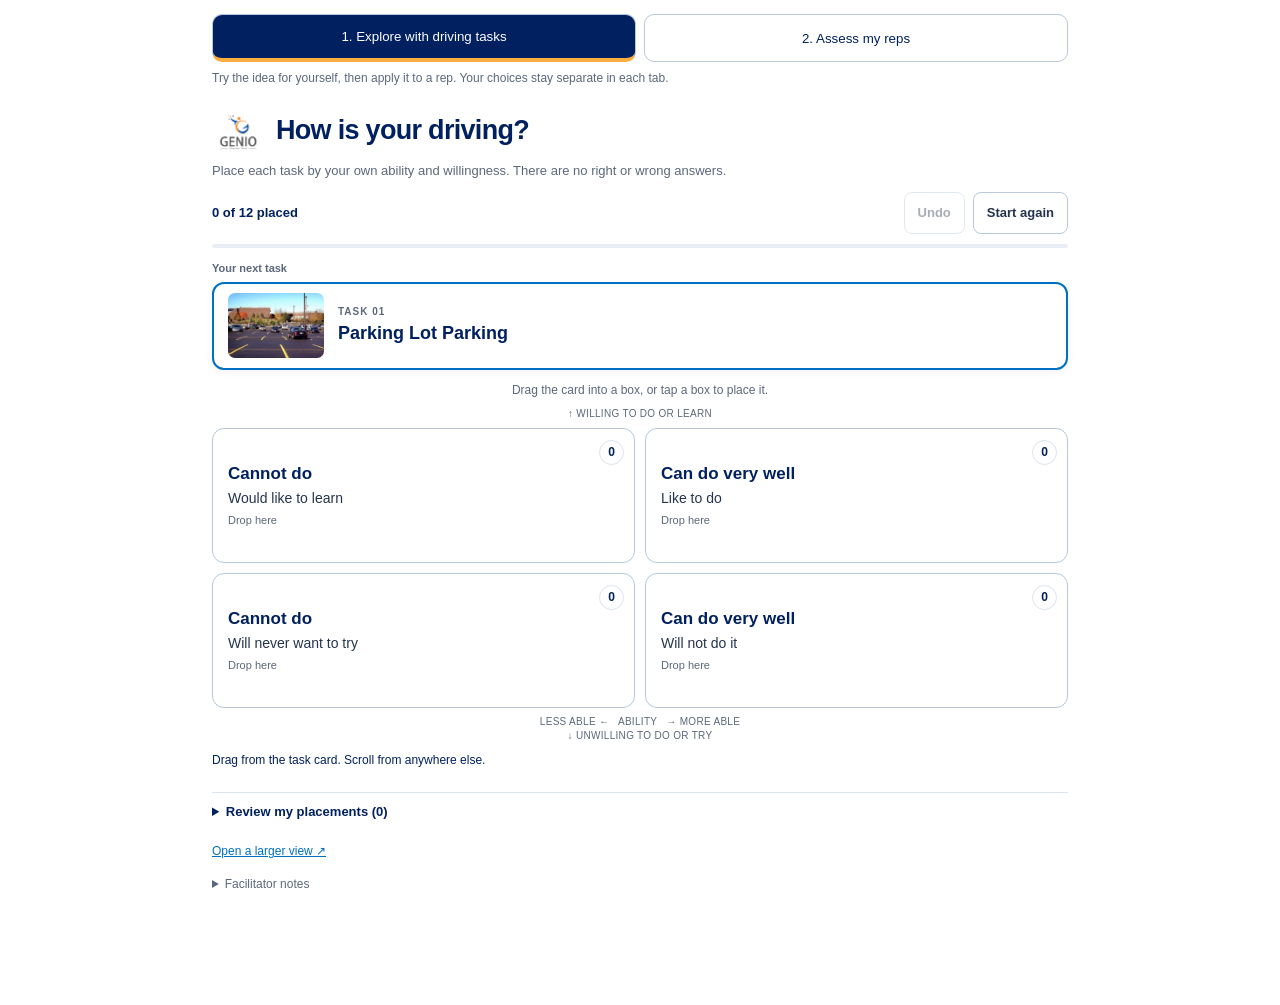
==== commit 76373ead: "Clear previous PDF links when selecting or editing a rep assessment" ====
--- a/driving-readiness/index.html
+++ b/driving-readiness/index.html
@@ -1 +1 @@
-<!doctype html><html lang="en"><head><meta charset="utf-8"><meta name="viewport" content="width=device-width,initial-scale=1"><title>Task Readiness Lab | Genio</title><style>*{box-sizing:border-box}body{margin:0;background:white;color:#002060;font:15px/1.4 "Avenir Next","Segoe UI",Arial,sans-serif}.switcher{max-width:900px;margin:auto;padding:14px 22px 0}.switcher p{font-size:12px;color:#5b687b;margin:8px 0}.tabs{display:flex;gap:8px}.tabs button{flex:1;min-height:48px;border:1px solid #b9c8dc;border-radius:10px;background:white;color:#002060;font:600 14px/1.25 inherit;padding:10px;cursor:pointer}.tabs button[aria-selected=true]{background:#002060;color:white;border-bottom:4px solid #fbae40}.tabs button:focus-visible{outline:3px solid #0070c0;outline-offset:2px}iframe{border:0;display:block;width:100%;min-height:900px}iframe[hidden]{display:none}@media(max-width:600px){.switcher{padding:10px 12px 0}.tabs button{font-size:12px}}@media print{.switcher{display:none}iframe{height:auto!important}}</style></head><body><nav class="switcher" aria-label="Task readiness activities"><div class="tabs" role="tablist" aria-label="Choose an activity"><button id="driving-tab" role="tab" aria-controls="driving-panel" aria-selected="true">1. Explore with driving tasks</button><button id="rep-tab" role="tab" aria-controls="rep-panel" aria-selected="false" tabindex="-1">2. Assess my reps</button></div><p>Try the idea for yourself, then apply it to a rep. Your choices stay separate in each tab.</p><p id="download-bar" hidden><a id="download-report" style="display:inline-block;padding:10px;background:#002060;color:white;border-radius:8px" target="_blank" rel="noopener">Download PDF report</a></p></nav><section id="driving-panel" role="tabpanel" aria-labelledby="driving-tab"><iframe id="driving-frame" title="Driving task readiness activity"></iframe></section><section id="rep-panel" role="tabpanel" aria-labelledby="rep-tab" hidden><iframe id="rep-frame" title="Rep readiness assessment"></iframe></section><script>const contents={"driving": "\u003c!doctype html>\u003chtml lang=\"en\">\u003chead>\u003cmeta charset=\"utf-8\">\u003cmeta name=\"viewport\" content=\"width=device-width,initial-scale=1\">\u003cmeta name=\"description\" content=\"Sort 12 driving tasks by your own ability and willingness. A touch-friendly Genio learning activity.\">\u003ctitle>How is your driving | Genio\u003c/title>\n\u003cstyle>\n:root{--navy:#002060;--blue:#0070c0;--gold:#fbae40;--ink:#24344d;--muted:#5b687b;--line:#dbe3ee;--pale:#f5f8fc}*{box-sizing:border-box}body{margin:0;background:white;color:var(--ink);font:15px/1.4 \"Avenir Next\",\"Segoe UI\",Arial,sans-serif}button,a{font:inherit}button{cursor:pointer;color:inherit}button:focus-visible,a:focus-visible,summary:focus-visible{outline:3px solid var(--blue);outline-offset:3px}[hidden]{display:none!important}.game{max-width:900px;margin:auto;padding:14px 22px 22px}.brand{display:flex;align-items:center;gap:12px}.brand img{width:52px;height:44px;object-fit:contain}.brand h1{font-size:27px;line-height:1.1;color:var(--navy);margin:0;letter-spacing:-.7px}.intro{color:var(--muted);font-size:13px;margin:9px 0 12px;max-width:650px}.toolbar{display:flex;align-items:center;gap:8px}.progress{font-weight:700;color:var(--navy);flex:1;font-size:13px}.btn{min-height:42px;padding:8px 13px;background:#fff;border:1px solid #b9c8dc;border-radius:8px;font-size:13px;font-weight:600}.btn:hover{background:var(--pale)}.btn:disabled{opacity:.4;cursor:default}.btn.primary{background:var(--navy);color:#fff;border-color:var(--navy)}.track{height:4px;background:#e9edf5;border-radius:4px;overflow:hidden;margin:10px 0 13px}.fill{height:100%;width:0;background:var(--gold);transition:width .15s}.task-label{font-size:11px;color:var(--muted);margin:0 0 5px;font-weight:600}.stage{min-height:91px}.task{width:100%;display:flex;align-items:center;gap:14px;min-height:88px;padding:9px 14px;border:2px solid var(--blue);border-radius:12px;background:white;text-align:left;touch-action:none;user-select:none;-webkit-user-select:none;-webkit-touch-callout:none;cursor:grab;box-shadow:0 3px 8px #0020600b}.task:active{cursor:grabbing}.task img{width:96px;height:65px;object-fit:cover;border-radius:7px;pointer-events:none;-webkit-user-drag:none}.task .name{font-weight:700;color:var(--navy);font-size:18px;line-height:1.2}.task .small{display:block;font-size:10px;letter-spacing:1px;color:var(--muted);margin-bottom:5px}.task.dragging{opacity:.25}.ghost{position:fixed;z-index:9999;pointer-events:none;width:min(290px,80vw);opacity:.96;transform:translate(-50%,-85%);box-shadow:0 12px 30px #00206040;will-change:left,top}.ghost img{width:70px;height:49px}.ghost .name{font-size:15px}.complete{border:1px solid var(--line);border-radius:12px;padding:17px;text-align:center;color:var(--navy);background:var(--pale);font-weight:600}.hint{font-size:12px;text-align:center;color:var(--muted);margin:9px 0}.matrix{display:grid;grid-template-columns:1fr 1fr;gap:10px}.zone{position:relative;display:flex;flex-direction:column;align-items:flex-start;justify-content:center;min-height:135px;width:100%;text-align:left;padding:14px 40px 14px 15px;border:1.5px solid #b7c8dd;border-radius:12px;background:#fff;transition:background .1s,border-color .1s}.zone:hover{background:var(--pale);border-color:var(--blue)}.zone.over{background:#eef6fe;border:3px solid var(--blue);padding:12.5px 38.5px 12.5px 13.5px;box-shadow:0 0 0 3px #0070c022}.zone strong{font-size:17px;color:var(--navy);line-height:1.2}.zone .willing{font-size:14px;margin-top:6px;line-height:1.25}.count{position:absolute;right:10px;top:11px;width:25px;height:25px;border-radius:50%;border:1px solid var(--line);text-align:center;line-height:23px;font-size:12px;color:var(--navy);font-weight:700}.last{display:block;font-size:11px;color:var(--muted);margin-top:10px;line-height:1.25;min-height:14px}.axis{text-align:center;font-size:10px;letter-spacing:.3px;color:var(--muted);margin:7px 0}.notice{min-height:31px;font-size:12px;color:var(--navy);margin:9px 0 0}.review{border-top:1px solid var(--line);margin-top:9px;padding-top:10px}.review summary{font-size:13px;font-weight:600;color:var(--navy);cursor:pointer;min-height:30px}.review-note{font-size:12px;color:var(--muted);margin:7px 0}.review-list{display:grid;grid-template-columns:1fr 1fr;gap:7px;margin:8px 0}.review-card{padding:9px 11px;min-height:52px;border:1px solid var(--line);border-radius:8px;text-align:left;background:#fff;font-size:13px}.review-card strong{display:block;color:var(--navy)}.review-card span{font-size:11px;color:var(--muted);display:block;margin-top:4px}.bottom{display:flex;align-items:center;justify-content:space-between;gap:12px;margin-top:10px}.larger{font-size:12px;color:var(--blue)}.reflect{padding-top:16px;margin-top:14px;border-top:1px solid var(--line)}.reflect h2{font-size:22px;color:var(--navy);margin:0 0 10px}.reflect p,.reflect li{font-size:14px}.reflect li{margin:9px 0}.notes{margin-top:16px;color:var(--muted);font-size:12px}.notes summary{cursor:pointer}.notes p{margin:8px 0}.sr{position:absolute;width:1px;height:1px;overflow:hidden;clip:rect(0,0,0,0);white-space:nowrap}dialog{max-width:380px;width:calc(100% - 30px);border:1px solid var(--line);border-radius:14px;padding:22px;color:var(--ink)}dialog::backdrop{background:#00206066}dialog h2{color:var(--navy);margin-top:0;font-size:21px}.dialog-actions{display:flex;gap:8px;flex-wrap:wrap}\n@media(max-width:600px){.game{padding:10px 12px 16px}.brand img{width:44px;height:36px}.brand h1{font-size:24px}.intro{font-size:12px;margin:7px 0 9px}.btn{padding:7px 10px;font-size:12px}.toolbar{gap:6px}.progress{font-size:12px}.track{margin:8px 0 11px}.task{min-height:81px;padding:8px 10px;gap:10px}.task img{width:86px;height:60px}.task .name{font-size:17px}.stage{min-height:84px}.matrix{gap:8px}.zone{min-height:122px;padding:11px 29px 11px 11px}.zone strong{font-size:15px}.zone .willing{font-size:13px;margin-top:5px}.zone.over{padding:9.5px 27.5px 9.5px 9.5px}.count{right:7px;top:8px;width:21px;height:21px;line-height:19px;font-size:11px}.last{font-size:10px;min-height:12px;margin-top:7px}.hint{font-size:12px;margin:7px 0}.notice{min-height:31px;margin-top:7px}.review-list{grid-template-columns:1fr}.bottom{margin-top:8px}.bottom .btn{min-height:44px}.axis{margin:6px 0}.notes{margin-top:12px}}\n@media(max-width:360px){.brand h1{font-size:22px}.game{padding-left:9px;padding-right:9px}.zone strong{font-size:14px}.zone .willing{font-size:12px}.zone{min-height:116px}.task .name{font-size:15px}.task img{width:73px;height:53px}.task{min-height:73px}.stage{min-height:76px}}\n@media(prefers-reduced-motion:reduce){*{transition:none!important}}\n\n.mini-previews{display:flex;gap:4px;align-items:center;margin-top:8px;min-height:26px}.mini-previews img{width:35px;height:26px;object-fit:cover;border-radius:4px;pointer-events:none}.mini-previews .more{font-size:11px;font-weight:700;color:var(--navy)}.map-grid{display:grid;grid-template-columns:minmax(0,1fr) minmax(0,1fr);gap:10px;margin:10px 0}.map-zone{border:1px solid #b7c8dd;border-radius:12px;background:#fff;overflow:hidden;min-width:0}.map-head{padding:12px 13px;border-bottom:1px solid var(--line);background:var(--pale);position:relative;padding-right:39px}.map-head h3{margin:0;color:var(--navy);font-size:15px;line-height:1.2}.map-head h3 span{display:block;color:var(--ink);font-size:13px;font-weight:400;margin-top:5px}.map-count{position:absolute;top:12px;right:10px;font-size:12px;font-weight:700;color:var(--navy)}.map-tasks{display:grid;grid-template-columns:repeat(2,minmax(0,1fr));gap:7px;padding:9px;align-content:start}.map-task{display:flex;align-items:center;gap:7px;min-width:0;min-height:58px;border:1px solid var(--line);border-radius:8px;background:#fff;padding:6px;text-align:left}.map-task:hover{border-color:var(--blue);background:#f4f8fd}.map-task img{width:49px;height:36px;object-fit:cover;border-radius:4px;flex-shrink:0}.map-task span{font-size:12px;line-height:1.25;font-weight:600;color:var(--navy);overflow-wrap:anywhere}.map-empty{grid-column:1/-1;color:var(--muted);font-size:12px;padding:10px 3px;margin:0;min-height:48px}.map-caption{font-size:12px;color:var(--muted);margin:8px 0}.zone .last{margin-top:6px}\n@media(max-width:600px){.map-grid{gap:8px}.map-head{padding:10px 28px 10px 9px;min-height:75px}.map-head h3{font-size:14px}.map-head h3 span{font-size:12px}.map-count{right:8px;top:10px;font-size:11px}.map-tasks{grid-template-columns:1fr;gap:6px;padding:7px}.map-task{flex-direction:column;align-items:stretch;gap:5px;padding:6px;min-height:86px}.map-task img{width:100%;height:52px;object-fit:cover}.map-task span{font-size:12px;line-height:1.25}.mini-previews img{width:29px;height:23px}.mini-previews{gap:3px;min-height:23px;margin-top:6px}}\n\u003c/style>\u003c/head>\u003cbody>\n\u003cmain class=\"game\" id=\"driving-mobile-game\">\n\u003cheader>\u003cdiv class=\"brand\">\u003cimg src=\"[data-uri]\" alt=\"Genio Grow Your Talent\">\u003ch1>How is your driving?\u003c/h1>\u003c/div>\u003cp class=\"intro\">Place each task by your own ability and willingness. There are no right or wrong answers.\u003c/p>\u003cdiv class=\"toolbar\">\u003cspan class=\"progress\" id=\"progress\">0 of 12 placed\u003c/span>\u003cbutton class=\"btn\" id=\"undo\" disabled>Undo\u003c/button>\u003cbutton class=\"btn\" id=\"reset\">Start again\u003c/button>\u003c/div>\u003cdiv class=\"track\" role=\"progressbar\" aria-label=\"Tasks placed\" aria-valuemin=\"0\" aria-valuemax=\"12\" aria-valuenow=\"0\">\u003cdiv class=\"fill\" id=\"fill\">\u003c/div>\u003c/div>\u003c/header>\n\u003cdiv style=\"display:flex;justify-content:space-between;align-items:center;gap:8px\">\u003cp class=\"task-label\" id=\"task-label\">Your next task\u003c/p>\u003cbutton class=\"btn\" id=\"cancel-edit\" hidden>Cancel move\u003c/button>\u003c/div>\u003cdiv class=\"stage\" id=\"stage\">\u003c/div>\n\u003cp class=\"hint\" id=\"hint\">Drag the card into a box, or tap a box to place it.\u003c/p>\u003cdiv class=\"axis\">\u2191 WILLING TO DO OR LEARN\u003c/div>\n\u003cdiv class=\"matrix\" role=\"group\" aria-label=\"Ability and willingness matrix\">\n\u003cbutton class=\"zone\" data-drop=\"learn\" type=\"button\">\u003cspan class=\"count\">0\u003c/span>\u003cstrong>Cannot do\u003c/strong>\u003cspan class=\"willing\">Would like to learn\u003c/span>\u003cspan class=\"mini-previews\" aria-hidden=\"true\">\u003c/span>\u003cspan class=\"last\">\u003c/span>\u003c/button>\n\u003cbutton class=\"zone\" data-drop=\"enjoy\" type=\"button\">\u003cspan class=\"count\">0\u003c/span>\u003cstrong>Can do very well\u003c/strong>\u003cspan class=\"willing\">Like to do\u003c/span>\u003cspan class=\"mini-previews\" aria-hidden=\"true\">\u003c/span>\u003cspan class=\"last\">\u003c/span>\u003c/button>\n\u003cbutton class=\"zone\" data-drop=\"avoid\" type=\"button\">\u003cspan class=\"count\">0\u003c/span>\u003cstrong>Cannot do\u003c/strong>\u003cspan class=\"willing\">Will never want to try\u003c/span>\u003cspan class=\"mini-previews\" aria-hidden=\"true\">\u003c/span>\u003cspan class=\"last\">\u003c/span>\u003c/button>\n\u003cbutton class=\"zone\" data-drop=\"decline\" type=\"button\">\u003cspan class=\"count\">0\u003c/span>\u003cstrong>Can do very well\u003c/strong>\u003cspan class=\"willing\">Will not do it\u003c/span>\u003cspan class=\"mini-previews\" aria-hidden=\"true\">\u003c/span>\u003cspan class=\"last\">\u003c/span>\u003c/button>\n\u003c/div>\u003cdiv class=\"axis\">LESS ABLE \u2190 &nbsp; ABILITY &nbsp; \u2192 MORE ABLE\u003cbr>\u2193 UNWILLING TO DO OR TRY\u003c/div>\n\u003cp class=\"notice\" id=\"notice\" role=\"status\" aria-live=\"polite\" aria-atomic=\"true\">Drag from the task card. Scroll from anywhere else.\u003c/p>\n\u003cdetails class=\"review\" id=\"review\">\u003csummary id=\"review-title\">Review my placements (0)\u003c/summary>\u003cp class=\"review-note\">Your tasks are shown in their quadrants. Tap a photo card to move that task.\u003c/p>\u003cdiv class=\"axis\">\u2191 WILLING TO DO OR LEARN\u003c/div>\u003cdiv class=\"map-grid\" id=\"review-list\" role=\"group\" aria-label=\"Your placements by ability and willingness\">\u003c/div>\u003cdiv class=\"axis\">LESS ABLE \u2190 &nbsp; ABILITY &nbsp; \u2192 MORE ABLE\u003cbr>\u2193 UNWILLING TO DO OR TRY\u003c/div>\u003c/details>\n\u003cdiv class=\"bottom\">\u003cbutton class=\"btn primary\" id=\"reflect\" hidden>Reflect on my choices\u003c/button>\u003ca class=\"larger\" id=\"larger\" href=\"https://issamoham-art.github.io/genio-training-materials/driving-readiness/?v=pdf6\" target=\"_blank\" rel=\"noopener\" hidden>Open a larger view \u2197\u003c/a>\u003c/div>\n\u003csection class=\"reflect\" id=\"reflection\" tabindex=\"-1\" hidden>\u003ch2>Your driving readiness map\u003c/h2>\u003cp class=\"map-caption\">Each photo shows one of your tasks. Tap a task if you want to change its placement.\u003c/p>\u003cdiv class=\"axis\">\u2191 WILLING TO DO OR LEARN\u003c/div>\u003cdiv class=\"map-grid\" id=\"reflection-map\" role=\"group\" aria-label=\"Your complete driving readiness matrix\">\u003c/div>\u003cdiv class=\"axis\">LESS ABLE \u2190 &nbsp; ABILITY &nbsp; \u2192 MORE ABLE\u003cbr>\u2193 UNWILLING TO DO OR TRY\u003c/div>\u003cp id=\"pattern\">\u003c/p>\u003cp>\u003cstrong>Readiness is assessed task by task.\u003c/strong> Ability and willingness can vary across tasks and can change over time.\u003c/p>\u003cul>\u003cli>Which task was hardest to place, and why?\u003c/li>\u003cli>What support would help with a task you want to learn?\u003c/li>\u003cli>What is behind a task you can do but will not do?\u003c/li>\u003cli>What changes when you assess a team member against a specific task rather than overall performance?\u003c/li>\u003c/ul>\u003c/section>\n\u003cdetails class=\"notes\">\u003csummary>Facilitator notes\u003c/summary>\u003cp>Invite participants to sort tasks for themselves, then compare their reasons. There is no answer key: a person may place different tasks in different quadrants. Explore task-specific ability and willingness.\u003c/p>\u003cp>Choices stay in this browser tab and are cleared when it is refreshed or closed. No names or results are collected.\u003c/p>\u003c/details>\n\u003c/main>\n\u003cdialog id=\"reset-dialog\" aria-labelledby=\"reset-title\">\u003ch2 id=\"reset-title\">Start a fresh round?\u003c/h2>\u003cp>This clears all your placements.\u003c/p>\u003cdiv class=\"dialog-actions\">\u003cbutton class=\"btn primary\" id=\"confirm-reset\">Start again\u003c/button>\u003cbutton class=\"btn\" id=\"cancel-reset\" autofocus>Keep my choices\u003c/button>\u003c/div>\u003c/dialog>\n\u003cscript>\n(function(){'use strict';\nconst $=id=>document.getElementById(id),root=$('driving-mobile-game');\nconst tasks=[['Parking Lot Parking','\ud83c\udd7f\ufe0f'],['Street Parking','\ud83d\ude97'],['Checking Oil','\ud83d\udee2\ufe0f'],['Highway Driving','\ud83d\udee3\ufe0f'],['Night Driving','\ud83c\udf19'],['Driving an Automatic Transmission','\u2699\ufe0f'],['Defensive Driving','\ud83d\udee1\ufe0f'],['Ice/Snow Driving','\u2744\ufe0f'],['Driving a Manual Transmission','\u2699\ufe0f'],['Changing a Tire','\ud83d\udede'],['Driving a Race Car','\ud83c\udfce\ufe0f'],['Driving a Tractor Trailer','\ud83d\ude9b']];\nconst photos=[\"[data-uri]\",\"[data-uri]\",\"[data-uri]\",\"[data-uri]\",\"[data-uri]\",\"[data-uri]